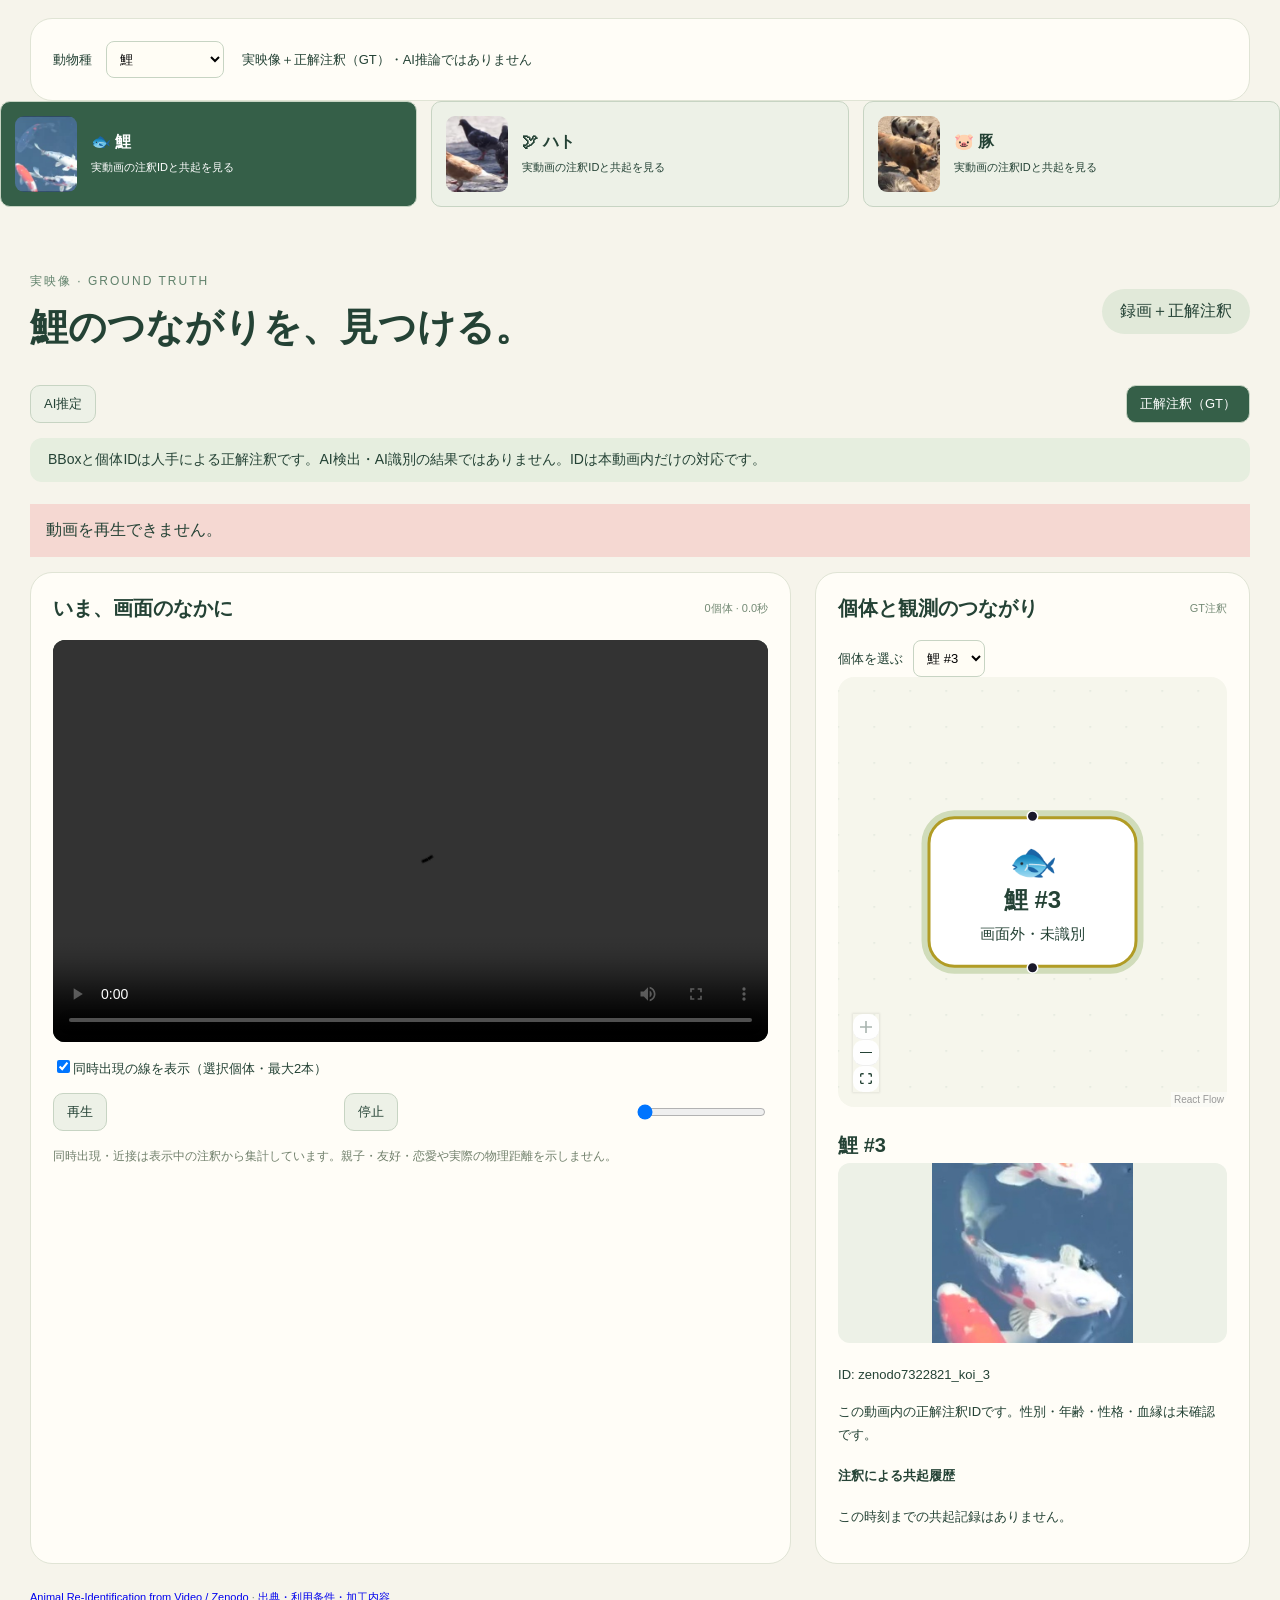
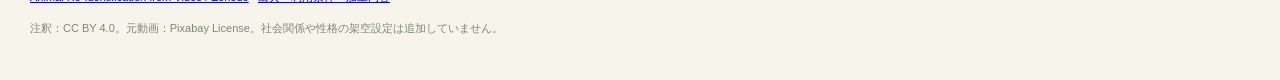
==== animals.html @ 6ad3222c "codex(demo): unify five animal species and synchronize moving relationship graphs" ====
<!doctype html>
<html lang="ja">
  <head>
    <meta charset="UTF-8" />
    <meta name="viewport" content="width=device-width, initial-scale=1.0" />
    <title>動物のつながり — 鯉・ハト・豚</title>
    <script type="module" crossorigin src="./assets/index-K7P9pAMS.js"></script>
    <link rel="stylesheet" crossorigin href="./assets/index-D5r33qKE.css" />
  </head>
  <body><div id="root"></div></body>
</html>
---- assets/index-D5r33qKE.css ----
.react-flow{direction:ltr;--xy-edge-stroke-default: #b1b1b7;--xy-edge-stroke-width-default: 1;--xy-edge-stroke-selected-default: #555;--xy-connectionline-stroke-default: #b1b1b7;--xy-connectionline-stroke-width-default: 1;--xy-attribution-background-color-default: rgba(255, 255, 255, .5);--xy-minimap-background-color-default: #fff;--xy-minimap-mask-background-color-default: rgba(240, 240, 240, .6);--xy-minimap-mask-stroke-color-default: transparent;--xy-minimap-mask-stroke-width-default: 1;--xy-minimap-node-background-color-default: #e2e2e2;--xy-minimap-node-stroke-color-default: transparent;--xy-minimap-node-stroke-width-default: 2;--xy-background-color-default: transparent;--xy-background-pattern-dots-color-default: #91919a;--xy-background-pattern-lines-color-default: #eee;--xy-background-pattern-cross-color-default: #e2e2e2;background-color:var(--xy-background-color, var(--xy-background-color-default));--xy-node-color-default: inherit;--xy-node-border-default: 1px solid #1a192b;--xy-node-background-color-default: #fff;--xy-node-group-background-color-default: rgba(240, 240, 240, .25);--xy-node-boxshadow-hover-default: 0 1px 4px 1px rgba(0, 0, 0, .08);--xy-node-boxshadow-selected-default: 0 0 0 .5px #1a192b;--xy-node-border-radius-default: 3px;--xy-handle-background-color-default: #1a192b;--xy-handle-border-color-default: #fff;--xy-selection-background-color-default: rgba(0, 89, 220, .08);--xy-selection-border-default: 1px dotted rgba(0, 89, 220, .8);--xy-controls-button-background-color-default: #fefefe;--xy-controls-button-background-color-hover-default: #f4f4f4;--xy-controls-button-color-default: inherit;--xy-controls-button-color-hover-default: inherit;--xy-controls-button-border-color-default: #eee;--xy-controls-box-shadow-default: 0 0 2px 1px rgba(0, 0, 0, .08);--xy-edge-label-background-color-default: #ffffff;--xy-edge-label-color-default: inherit;--xy-resize-background-color-default: #3367d9}.react-flow.dark{--xy-edge-stroke-default: #3e3e3e;--xy-edge-stroke-width-default: 1;--xy-edge-stroke-selected-default: #727272;--xy-connectionline-stroke-default: #b1b1b7;--xy-connectionline-stroke-width-default: 1;--xy-attribution-background-color-default: rgba(150, 150, 150, .25);--xy-minimap-background-color-default: #141414;--xy-minimap-mask-background-color-default: rgba(60, 60, 60, .6);--xy-minimap-mask-stroke-color-default: transparent;--xy-minimap-mask-stroke-width-default: 1;--xy-minimap-node-background-color-default: #2b2b2b;--xy-minimap-node-stroke-color-default: transparent;--xy-minimap-node-stroke-width-default: 2;--xy-background-color-default: #141414;--xy-background-pattern-dots-color-default: #555;--xy-background-pattern-lines-color-default: #333;--xy-background-pattern-cross-color-default: #333;--xy-node-color-default: #f8f8f8;--xy-node-border-default: 1px solid #3c3c3c;--xy-node-background-color-default: #1e1e1e;--xy-node-group-background-color-default: rgba(240, 240, 240, .25);--xy-node-boxshadow-hover-default: 0 1px 4px 1px rgba(255, 255, 255, .08);--xy-node-boxshadow-selected-default: 0 0 0 .5px #999;--xy-handle-background-color-default: #bebebe;--xy-handle-border-color-default: #1e1e1e;--xy-selection-background-color-default: rgba(200, 200, 220, .08);--xy-selection-border-default: 1px dotted rgba(200, 200, 220, .8);--xy-controls-button-background-color-default: #2b2b2b;--xy-controls-button-background-color-hover-default: #3e3e3e;--xy-controls-button-color-default: #f8f8f8;--xy-controls-button-color-hover-default: #fff;--xy-controls-button-border-color-default: #5b5b5b;--xy-controls-box-shadow-default: 0 0 2px 1px rgba(0, 0, 0, .08);--xy-edge-label-background-color-default: #141414;--xy-edge-label-color-default: #f8f8f8}.react-flow__background{background-color:var(--xy-background-color-props, var(--xy-background-color, var(--xy-background-color-default)));pointer-events:none;z-index:-1}.react-flow__container{position:absolute;width:100%;height:100%;top:0;left:0}.react-flow__pane{z-index:1;touch-action:none}.react-flow__pane.draggable{cursor:grab}.react-flow__pane.dragging{cursor:grabbing}.react-flow__pane.selection{cursor:pointer}.react-flow__viewport{transform-origin:0 0;z-index:2;pointer-events:none}.react-flow__renderer{z-index:4}.react-flow__selection{z-index:6}.react-flow__nodesselection-rect:focus,.react-flow__nodesselection-rect:focus-visible{outline:none}.react-flow__edge-path{stroke:var(--xy-edge-stroke, var(--xy-edge-stroke-default));stroke-width:var(--xy-edge-stroke-width, var(--xy-edge-stroke-width-default));fill:none}.react-flow__connection-path{stroke:var(--xy-connectionline-stroke, var(--xy-connectionline-stroke-default));stroke-width:var(--xy-connectionline-stroke-width, var(--xy-connectionline-stroke-width-default));fill:none}.react-flow .react-flow__edges{position:absolute}.react-flow .react-flow__edges svg{overflow:visible;position:absolute;pointer-events:none}.react-flow__edge{pointer-events:visibleStroke}.react-flow__edge.selectable{cursor:pointer}.react-flow__edge.animated path{stroke-dasharray:5;animation:dashdraw .5s linear infinite}.react-flow__edge.animated path.react-flow__edge-interaction{stroke-dasharray:none;animation:none}.react-flow__edge.inactive{pointer-events:none}.react-flow__edge.selected,.react-flow__edge:focus,.react-flow__edge:focus-visible{outline:none}.react-flow__edge.selected .react-flow__edge-path,.react-flow__edge.selectable:focus .react-flow__edge-path,.react-flow__edge.selectable:focus-visible .react-flow__edge-path{stroke:var(--xy-edge-stroke-selected, var(--xy-edge-stroke-selected-default))}.react-flow__edge-textwrapper{pointer-events:all}.react-flow__edge .react-flow__edge-text{pointer-events:none;-webkit-user-select:none;-moz-user-select:none;user-select:none}.react-flow__arrowhead polyline{stroke:var(--xy-edge-stroke, var(--xy-edge-stroke-default))}.react-flow__arrowhead polyline.arrowclosed{fill:var(--xy-edge-stroke, var(--xy-edge-stroke-default))}.react-flow__connection{pointer-events:none}.react-flow__connection .animated{stroke-dasharray:5;animation:dashdraw .5s linear infinite}svg.react-flow__connectionline{z-index:1001;overflow:visible;position:absolute}.react-flow__nodes{pointer-events:none;transform-origin:0 0}.react-flow__node{position:absolute;-webkit-user-select:none;-moz-user-select:none;user-select:none;pointer-events:all;transform-origin:0 0;box-sizing:border-box;cursor:default}.react-flow__node.selectable{cursor:pointer}.react-flow__node.draggable{cursor:grab;pointer-events:all}.react-flow__node.draggable.dragging{cursor:grabbing}.react-flow__nodesselection{z-index:3;transform-origin:left top;pointer-events:none}.react-flow__nodesselection-rect{position:absolute;pointer-events:all;cursor:grab}.react-flow__handle{position:absolute;pointer-events:none;min-width:5px;min-height:5px;width:6px;height:6px;background-color:var(--xy-handle-background-color, var(--xy-handle-background-color-default));border:1px solid var(--xy-handle-border-color, var(--xy-handle-border-color-default));border-radius:100%}.react-flow__handle.connectingfrom{pointer-events:all}.react-flow__handle.connectionindicator{pointer-events:all;cursor:crosshair}.react-flow__handle-bottom{top:auto;left:50%;bottom:0;transform:translate(-50%,50%)}.react-flow__handle-top{top:0;left:50%;transform:translate(-50%,-50%)}.react-flow__handle-left{top:50%;left:0;transform:translate(-50%,-50%)}.react-flow__handle-right{top:50%;right:0;transform:translate(50%,-50%)}.react-flow__edgeupdater{cursor:move;pointer-events:all}.react-flow__pane.selection .react-flow__panel{pointer-events:none}.react-flow__panel{position:absolute;z-index:5;margin:15px}.react-flow__panel.top{top:0}.react-flow__panel.bottom{bottom:0}.react-flow__panel.top.center,.react-flow__panel.bottom.center{left:50%;transform:translate(-15px) translate(-50%)}.react-flow__panel.left{left:0}.react-flow__panel.right{right:0}.react-flow__panel.left.center,.react-flow__panel.right.center{top:50%;transform:translateY(-15px) translateY(-50%)}.react-flow__attribution{font-size:10px;background:var(--xy-attribution-background-color, var(--xy-attribution-background-color-default));padding:2px 3px;margin:0}.react-flow__attribution a{text-decoration:none;color:#999}@keyframes dashdraw{0%{stroke-dashoffset:10}}.react-flow__edgelabel-renderer{position:absolute;width:100%;height:100%;pointer-events:none;-webkit-user-select:none;-moz-user-select:none;user-select:none;left:0;top:0}.react-flow__viewport-portal{position:absolute;width:100%;height:100%;left:0;top:0;-webkit-user-select:none;-moz-user-select:none;user-select:none}.react-flow__minimap{background:var( --xy-minimap-background-color-props, var(--xy-minimap-background-color, var(--xy-minimap-background-color-default)) )}.react-flow__minimap-svg{display:block}.react-flow__minimap-mask{fill:var( --xy-minimap-mask-background-color-props, var(--xy-minimap-mask-background-color, var(--xy-minimap-mask-background-color-default)) );stroke:var( --xy-minimap-mask-stroke-color-props, var(--xy-minimap-mask-stroke-color, var(--xy-minimap-mask-stroke-color-default)) );stroke-width:var( --xy-minimap-mask-stroke-width-props, var(--xy-minimap-mask-stroke-width, var(--xy-minimap-mask-stroke-width-default)) )}.react-flow__minimap-node{fill:var( --xy-minimap-node-background-color-props, var(--xy-minimap-node-background-color, var(--xy-minimap-node-background-color-default)) );stroke:var( --xy-minimap-node-stroke-color-props, var(--xy-minimap-node-stroke-color, var(--xy-minimap-node-stroke-color-default)) );stroke-width:var( --xy-minimap-node-stroke-width-props, var(--xy-minimap-node-stroke-width, var(--xy-minimap-node-stroke-width-default)) )}.react-flow__background-pattern.dots{fill:var( --xy-background-pattern-color-props, var(--xy-background-pattern-color, var(--xy-background-pattern-dots-color-default)) )}.react-flow__background-pattern.lines{stroke:var( --xy-background-pattern-color-props, var(--xy-background-pattern-color, var(--xy-background-pattern-lines-color-default)) )}.react-flow__background-pattern.cross{stroke:var( --xy-background-pattern-color-props, var(--xy-background-pattern-color, var(--xy-background-pattern-cross-color-default)) )}.react-flow__controls{display:flex;flex-direction:column;box-shadow:var(--xy-controls-box-shadow, var(--xy-controls-box-shadow-default))}.react-flow__controls.horizontal{flex-direction:row}.react-flow__controls-button{display:flex;justify-content:center;align-items:center;height:26px;width:26px;padding:4px;border:none;background:var(--xy-controls-button-background-color, var(--xy-controls-button-background-color-default));border-bottom:1px solid var( --xy-controls-button-border-color-props, var(--xy-controls-button-border-color, var(--xy-controls-button-border-color-default)) );color:var( --xy-controls-button-color-props, var(--xy-controls-button-color, var(--xy-controls-button-color-default)) );cursor:pointer;-webkit-user-select:none;-moz-user-select:none;user-select:none}.react-flow__controls-button svg{width:100%;max-width:12px;max-height:12px;fill:currentColor}.react-flow__edge.updating .react-flow__edge-path{stroke:#777}.react-flow__edge-text{font-size:10px}.react-flow__node.selectable:focus,.react-flow__node.selectable:focus-visible{outline:none}.react-flow__node-input,.react-flow__node-default,.react-flow__node-output,.react-flow__node-group{padding:10px;border-radius:var(--xy-node-border-radius, var(--xy-node-border-radius-default));width:150px;font-size:12px;color:var(--xy-node-color, var(--xy-node-color-default));text-align:center;border:var(--xy-node-border, var(--xy-node-border-default));background-color:var(--xy-node-background-color, var(--xy-node-background-color-default))}.react-flow__node-input.selectable:hover,.react-flow__node-default.selectable:hover,.react-flow__node-output.selectable:hover,.react-flow__node-group.selectable:hover{box-shadow:var(--xy-node-boxshadow-hover, var(--xy-node-boxshadow-hover-default))}.react-flow__node-input.selectable.selected,.react-flow__node-input.selectable:focus,.react-flow__node-input.selectable:focus-visible,.react-flow__node-default.selectable.selected,.react-flow__node-default.selectable:focus,.react-flow__node-default.selectable:focus-visible,.react-flow__node-output.selectable.selected,.react-flow__node-output.selectable:focus,.react-flow__node-output.selectable:focus-visible,.react-flow__node-group.selectable.selected,.react-flow__node-group.selectable:focus,.react-flow__node-group.selectable:focus-visible{box-shadow:var(--xy-node-boxshadow-selected, var(--xy-node-boxshadow-selected-default))}.react-flow__node-group{background-color:var(--xy-node-group-background-color, var(--xy-node-group-background-color-default))}.react-flow__nodesselection-rect,.react-flow__selection{background:var(--xy-selection-background-color, var(--xy-selection-background-color-default));border:var(--xy-selection-border, var(--xy-selection-border-default))}.react-flow__nodesselection-rect:focus,.react-flow__nodesselection-rect:focus-visible,.react-flow__selection:focus,.react-flow__selection:focus-visible{outline:none}.react-flow__controls-button:hover{background:var( --xy-controls-button-background-color-hover-props, var(--xy-controls-button-background-color-hover, var(--xy-controls-button-background-color-hover-default)) );color:var( --xy-controls-button-color-hover-props, var(--xy-controls-button-color-hover, var(--xy-controls-button-color-hover-default)) )}.react-flow__controls-button:disabled{pointer-events:none}.react-flow__controls-button:disabled svg{fill-opacity:.4}.react-flow__controls-button:last-child{border-bottom:none}.react-flow__controls.horizontal .react-flow__controls-button{border-bottom:none;border-right:1px solid var( --xy-controls-button-border-color-props, var(--xy-controls-button-border-color, var(--xy-controls-button-border-color-default)) )}.react-flow__controls.horizontal .react-flow__controls-button:last-child{border-right:none}.react-flow__resize-control{position:absolute}.react-flow__resize-control.left,.react-flow__resize-control.right{cursor:ew-resize}.react-flow__resize-control.top,.react-flow__resize-control.bottom{cursor:ns-resize}.react-flow__resize-control.top.left,.react-flow__resize-control.bottom.right{cursor:nwse-resize}.react-flow__resize-control.bottom.left,.react-flow__resize-control.top.right{cursor:nesw-resize}.react-flow__resize-control.handle{width:5px;height:5px;border:1px solid #fff;border-radius:1px;background-color:var(--xy-resize-background-color, var(--xy-resize-background-color-default));translate:-50% -50%}.react-flow__resize-control.handle.left{left:0;top:50%}.react-flow__resize-control.handle.right{left:100%;top:50%}.react-flow__resize-control.handle.top{left:50%;top:0}.react-flow__resize-control.handle.bottom{left:50%;top:100%}.react-flow__resize-control.handle.top.left,.react-flow__resize-control.handle.bottom.left{left:0}.react-flow__resize-control.handle.top.right,.react-flow__resize-control.handle.bottom.right{left:100%}.react-flow__resize-control.line{border-color:var(--xy-resize-background-color, var(--xy-resize-background-color-default));border-width:0;border-style:solid}.react-flow__resize-control.line.left,.react-flow__resize-control.line.right{width:1px;transform:translate(-50%);top:0;height:100%}.react-flow__resize-control.line.left{left:0;border-left-width:1px}.react-flow__resize-control.line.right{left:100%;border-right-width:1px}.react-flow__resize-control.line.top,.react-flow__resize-control.line.bottom{height:1px;transform:translateY(-50%);left:0;width:100%}.react-flow__resize-control.line.top{top:0;border-top-width:1px}.react-flow__resize-control.line.bottom{border-bottom-width:1px;top:100%}.react-flow__edge-textbg{fill:var(--xy-edge-label-background-color, var(--xy-edge-label-background-color-default))}.react-flow__edge-text{fill:var(--xy-edge-label-color, var(--xy-edge-label-color-default))}:root{font-family:Noto Sans JP,Hiragino Kaku Gothic ProN,sans-serif;color:#244235;background:#f6f4eb}body{margin:0}.sensitivity{display:flex;align-items:center;flex-wrap:wrap;gap:10px;padding:14px;margin-bottom:16px;background:#edf1e7;border-radius:12px;font-size:12px}.sensitivity label{font-weight:700}.sensitivity input{width:min(220px,45vw);accent-color:#355f48}.sensitivity output{font-weight:700}.sensitivity small{flex-basis:100%}.sex-icon{display:inline-flex;justify-content:center;align-items:center;width:24px;height:24px;margin-left:5px;border-radius:50%;font-size:19px;font-weight:800}.sex-icon.male{color:#355fbc;background:#e2ecff}.sex-icon.female{color:#bf4d86;background:#fce6f0}.demo-character{display:flex;align-items:center;gap:10px}.sample-gallery{display:grid;grid-template-columns:repeat(3,minmax(0,1fr));gap:14px;margin-bottom:24px}.sample-card{display:flex;align-items:center;gap:14px;text-align:left;padding:14px;min-width:0}.sample-card img{width:62px;height:76px;object-fit:cover;border-radius:9px}.sample-card span{display:grid;gap:6px}.sample-card small{font-size:11px;line-height:1.5}.relation-legend{display:flex;flex-wrap:wrap;gap:10px 18px;margin-bottom:16px;font-size:12px}.relation-legend span{display:inline-flex;align-items:center;gap:5px}.relation-legend i{width:10px;height:10px;border-radius:50%}@media(max-width:700px){.sample-gallery{grid-template-columns:1fr}.sample-card img{width:48px;height:56px}}main{max-width:1600px;margin:auto;padding:30px}header{display:flex;justify-content:space-between;align-items:center;margin-bottom:24px}h1{font-size:clamp(24px,3vw,38px);margin:8px 0}.eyebrow{font-size:12px;letter-spacing:2px;color:#60816b}.badge{background:#e1e9d9;padding:12px 18px;border-radius:30px;white-space:nowrap}button,input,select{font:inherit}button{cursor:pointer;background:#edf1e7;border:1px solid #c7d4c3;border-radius:10px;padding:9px 13px;color:#244235}button[aria-pressed=true]{background:#355f48;color:#fff}.toolbar{display:flex;flex-wrap:wrap;align-items:center;gap:20px;margin-bottom:16px}select,.search input{padding:9px;border:1px solid #c7d4c3;border-radius:8px;background:#fffdf5;margin-left:10px}.segmented{display:flex;gap:6px}.notice{padding:13px 18px;border-radius:12px;background:#e6eedf;margin-bottom:22px;font-size:14px}.notice.warning{background:#f4e6c8}.error{background:#f5d8d2;padding:16px;margin-bottom:15px}.workspace{display:grid;grid-template-columns:minmax(0,1.75fr) minmax(340px,1fr);gap:24px}.panel{background:#fffdf7;border:1px solid #e0e4d5;border-radius:22px;padding:22px;overflow:hidden}.section-heading{display:flex;justify-content:space-between;align-items:center;gap:10px;margin-bottom:18px}.section-heading h2{font-size:20px;margin:0}.section-heading span{font-size:11px;color:#758b76}.stage{position:relative;width:100%;border-radius:12px;overflow:hidden;background:#172c22}.stage video{display:block;width:100%;height:100%;object-fit:contain}.stage .overlay{position:absolute;inset:0;width:100%;height:100%;pointer-events:none}.overlay .bbox{pointer-events:all;cursor:pointer}.stage .animal-telop,.stage .tracking-diagnostics,.stage .relationship-telop{font-family:Hiragino Maru Gothic ProN,BIZ UDGothic,Yu Gothic,sans-serif;font-weight:900;paint-order:stroke fill;stroke-linejoin:round;stroke-linecap:round}.stage .animal-tagline{font-weight:800}.display-settings{max-width:100%;font-size:12px}.display-playground{margin:16px 0}.behavior-feed{margin:18px 0;padding:16px;border:2px solid #f2c0d5;border-radius:20px;background:#fffaf5}.behavior-controls,.behavior-row-heading{display:flex;flex-wrap:wrap;align-items:center;gap:8px;margin:10px 0}.behavior-controls label{font-size:12px}.behavior-controls select,.behavior-controls input[type=date]{max-width:100%;box-sizing:border-box}.behavior-log{padding:0;list-style:none;max-height:420px;overflow:auto}.behavior-log li{display:grid;grid-template-columns:36px minmax(0,1fr);gap:10px;padding:12px 0;border-bottom:1px solid #eddce3}.behavior-icon{font-size:25px}.behavior-row-heading{font-size:11px;color:#617072}.behavior-log .behavior-message{display:block;text-align:left;border:0;background:transparent;padding:4px 0;line-height:1.6;overflow-wrap:anywhere}.behavior-log small{display:block;margin:6px 0}.behavior-totals{display:flex;gap:12px;flex-wrap:wrap}.behavior-totals span{display:flex;flex-direction:column;padding:12px;border-radius:14px;background:#ffe8f0}.display-playground>p{font-size:13px}.simulation-screens{display:grid;grid-template-columns:repeat(2,minmax(0,1fr));gap:14px}.simulation-screens figure{margin:14px 0;min-width:0}.simulation-screens figcaption{font-weight:800;margin-bottom:8px}.simulation-screens svg{width:100%;height:auto}@media(max-width:640px){.simulation-screens{grid-template-columns:1fr}}.display-settings label{display:flex;justify-content:space-between;gap:12px;margin:8px 0}.display-settings input{width:65px}.stage .telop-label{transition:transform .15s ease-out}@media(prefers-reduced-motion:reduce){.stage .telop-label{transition:none}}.animal-experience{margin:12px 0;padding:14px;border:2px solid #f3b2ca;border-radius:18px;background:#fff9f3}.animal-experience button[aria-pressed=true]{color:#bc2363;background:#ffe3ef}.experience-disclaimer{font-size:12px;color:#875763}.experience-actions{display:flex;flex-wrap:wrap;gap:8px}.experience-relations{padding-left:18px;font-size:13px}.daily-report{margin-top:16px;border-top:2px dashed #ef9ebd;padding-top:16px}.activity-timeline{list-style:none;padding-left:12px;border-left:3px solid #f39bbd}.activity-timeline li{display:flex;flex-direction:column;margin:12px 0;gap:4px;font-size:13px}.activity-timeline time{font-weight:800;color:#bd2c70}.animal-toast{position:fixed;bottom:24px;left:50%;transform:translate(-50%);z-index:10000;display:flex;align-items:center;gap:12px;width:max-content;max-width:calc(100vw - 32px);box-sizing:border-box;padding:14px 18px;border:3px solid #ef83b2;border-radius:20px;background:#fff;color:#243655;box-shadow:0 8px 24px #24365533;font-weight:800}.stage:fullscreen{width:100vw;height:100vh}.stage:fullscreen video,.stage:fullscreen .overlay{position:absolute;width:min(100vw,calc(100vh * var(--video-ratio)));height:min(100vh,calc(100vw / var(--video-ratio)));inset:50% auto auto 50%;transform:translate(-50%,-50%)}.transport{display:flex;justify-content:space-between;align-items:center;margin:15px 0;font-size:13px;gap:10px}.metrics{display:flex;flex-direction:column;gap:6px;padding:16px;background:#f2f0e5;border-radius:12px;font-size:13px}.footnote{font-size:12px;line-height:1.8;color:#71806c}.search{font-size:13px;display:flex;align-items:center}.search input{min-width:0;flex:1}.animal-list{display:flex;gap:7px;flex-wrap:wrap;margin:15px 0}.animal-list button{display:flex;align-items:center;gap:10px;padding:6px 10px;font-size:13px}.animal-list i{width:8px;height:8px;border-radius:50%}.graph{height:430px;border-radius:16px;overflow:hidden;background:#f6f6ec}.animal-node{width:140px;background:#fff;border:2px solid;border-radius:18px;padding:13px;display:flex;flex-direction:column;align-items:center;opacity:.4;box-sizing:border-box}.animal-node span{font-size:26px}.animal-node small{font-size:10px;margin-top:5px}.animal-node.present{opacity:1}.animal-node.chosen{box-shadow:0 0 0 4px #d0dcba;opacity:1}.profile{margin-top:20px;font-size:13px;line-height:1.8}.profile h3{margin:0;font-size:20px}.history{border-top:1px solid #e3e5d9;padding:12px 0;display:flex;flex-direction:column}footer{font-size:11px;color:#7c8974;line-height:1.8;margin-top:24px}.recognition-timeline{background:#eef1e5;border-radius:12px;padding:14px;margin-bottom:14px;font-size:12px}.recognition-timeline>span{display:block;margin:6px 0;color:#6a7c69}.recognition-timeline>div{display:flex;flex-wrap:wrap;gap:6px}.recognition-timeline button{font-size:11px;padding:6px 9px}.identity-inspector{background:#f1ead9;border-radius:12px;padding:14px;margin-top:14px;overflow-wrap:anywhere}.reference-image{margin:12px 0;display:flex;align-items:center;gap:12px;font-size:11px;color:#7a8974}.reference-image img{width:100px;height:120px;object-fit:contain;border-radius:12px;background:#e5e9dd}.seek{display:flex;align-items:center;gap:12px;font-size:12px;margin-bottom:14px}.seek input{flex:1;min-width:0;accent-color:#355f48}@media(max-width:1050px){.workspace{grid-template-columns:1fr}header{align-items:flex-start;gap:14px}}@media(max-width:600px){main{padding:16px}.panel{padding:15px}header{flex-direction:column}.toolbar{gap:12px}.section-heading,.transport{flex-wrap:wrap}}.species-switch{margin:18px 30px 0;display:flex;flex-wrap:wrap;align-items:center;gap:18px;font-size:13px}.dataset-reference{width:100%;max-height:180px;object-fit:contain;border-radius:12px;background:#edf1e7}@media(prefers-reduced-motion:no-preference){.graph .react-flow__node{transition:transform .18s linear}}@media(prefers-reduced-motion:reduce){.react-flow__edge.animated path{animation:none}}
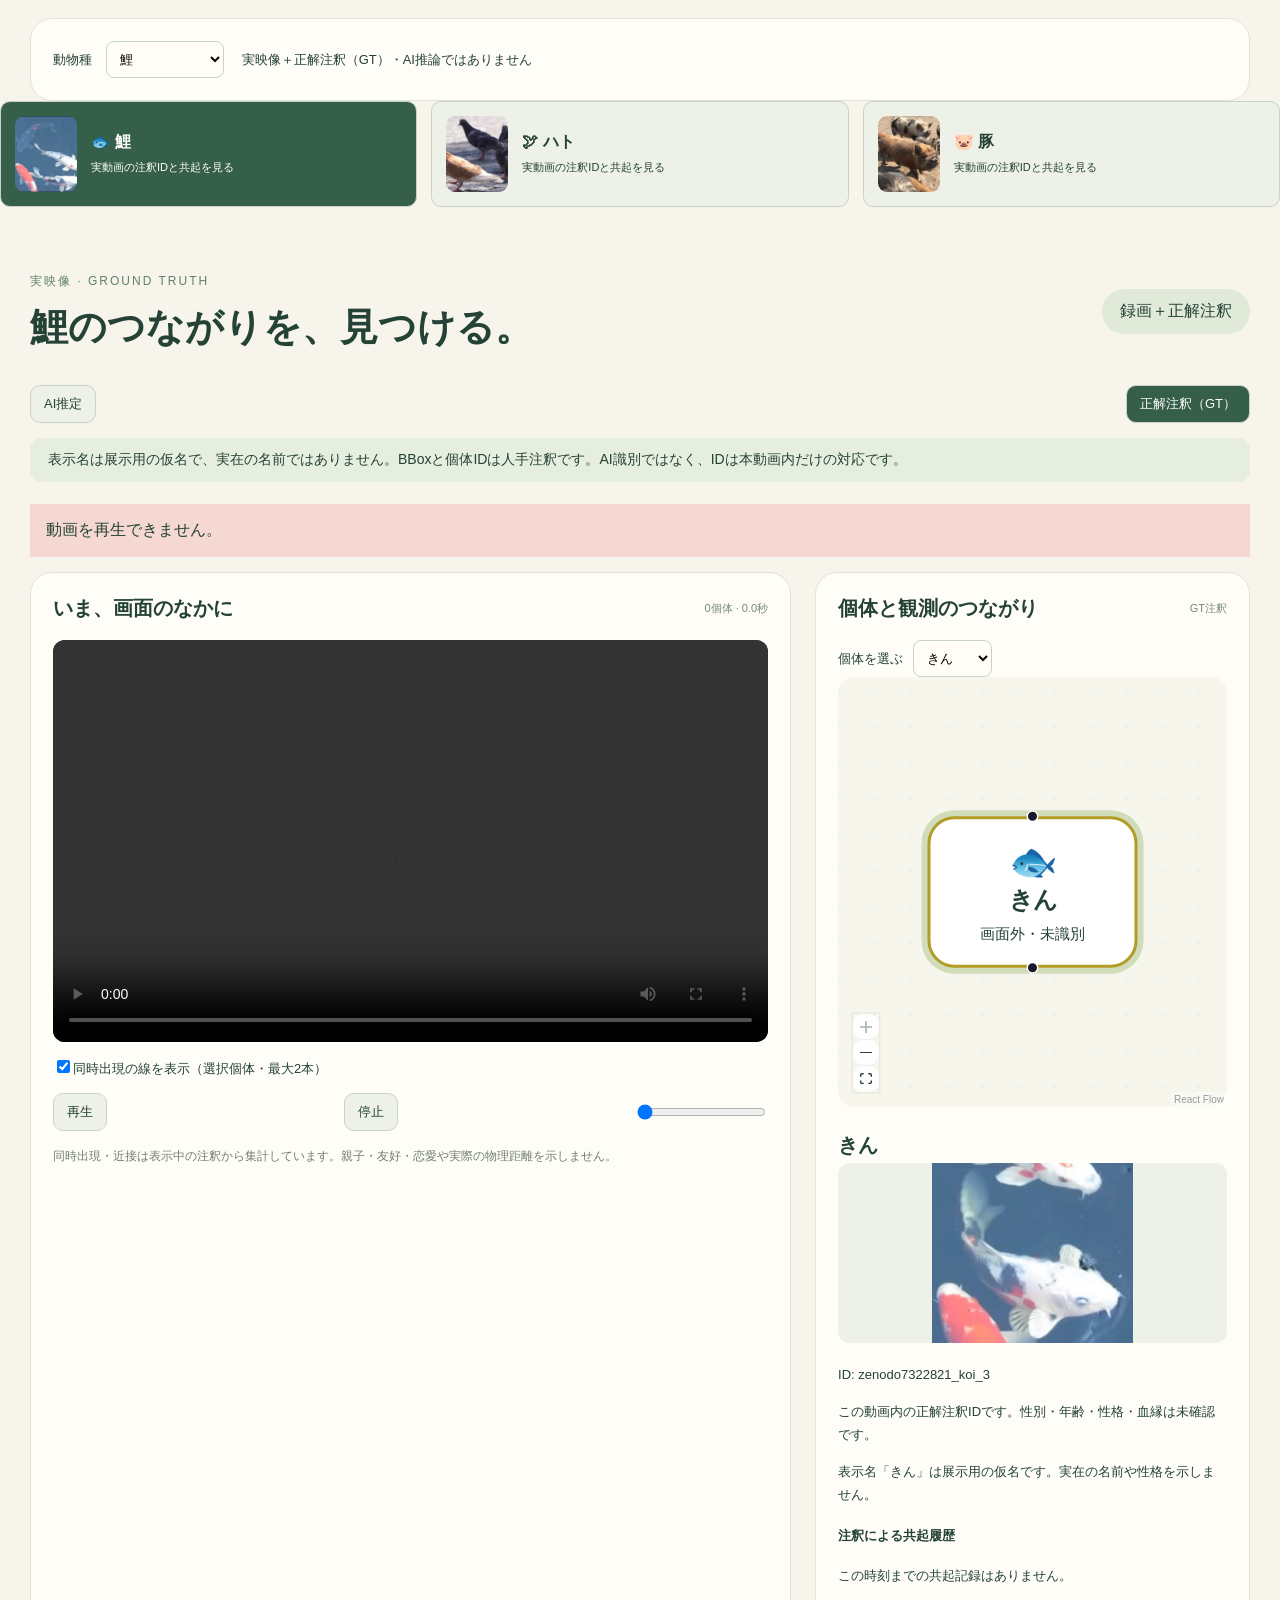
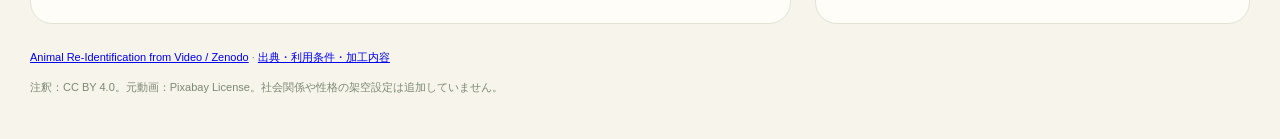
==== commit c1750957: "codex(demo): add clearly provisional names for all annotated animals" ====
--- a/animals.html
+++ b/animals.html
@@ -4,7 +4,7 @@
     <meta charset="UTF-8" />
     <meta name="viewport" content="width=device-width, initial-scale=1.0" />
     <title>動物のつながり — 鯉・ハト・豚</title>
-    <script type="module" crossorigin src="./assets/index-K7P9pAMS.js"></script>
+    <script type="module" crossorigin src="./assets/index-Bavja6RY.js"></script>
     <link rel="stylesheet" crossorigin href="./assets/index-D5r33qKE.css" />
   </head>
   <body><div id="root"></div></body>
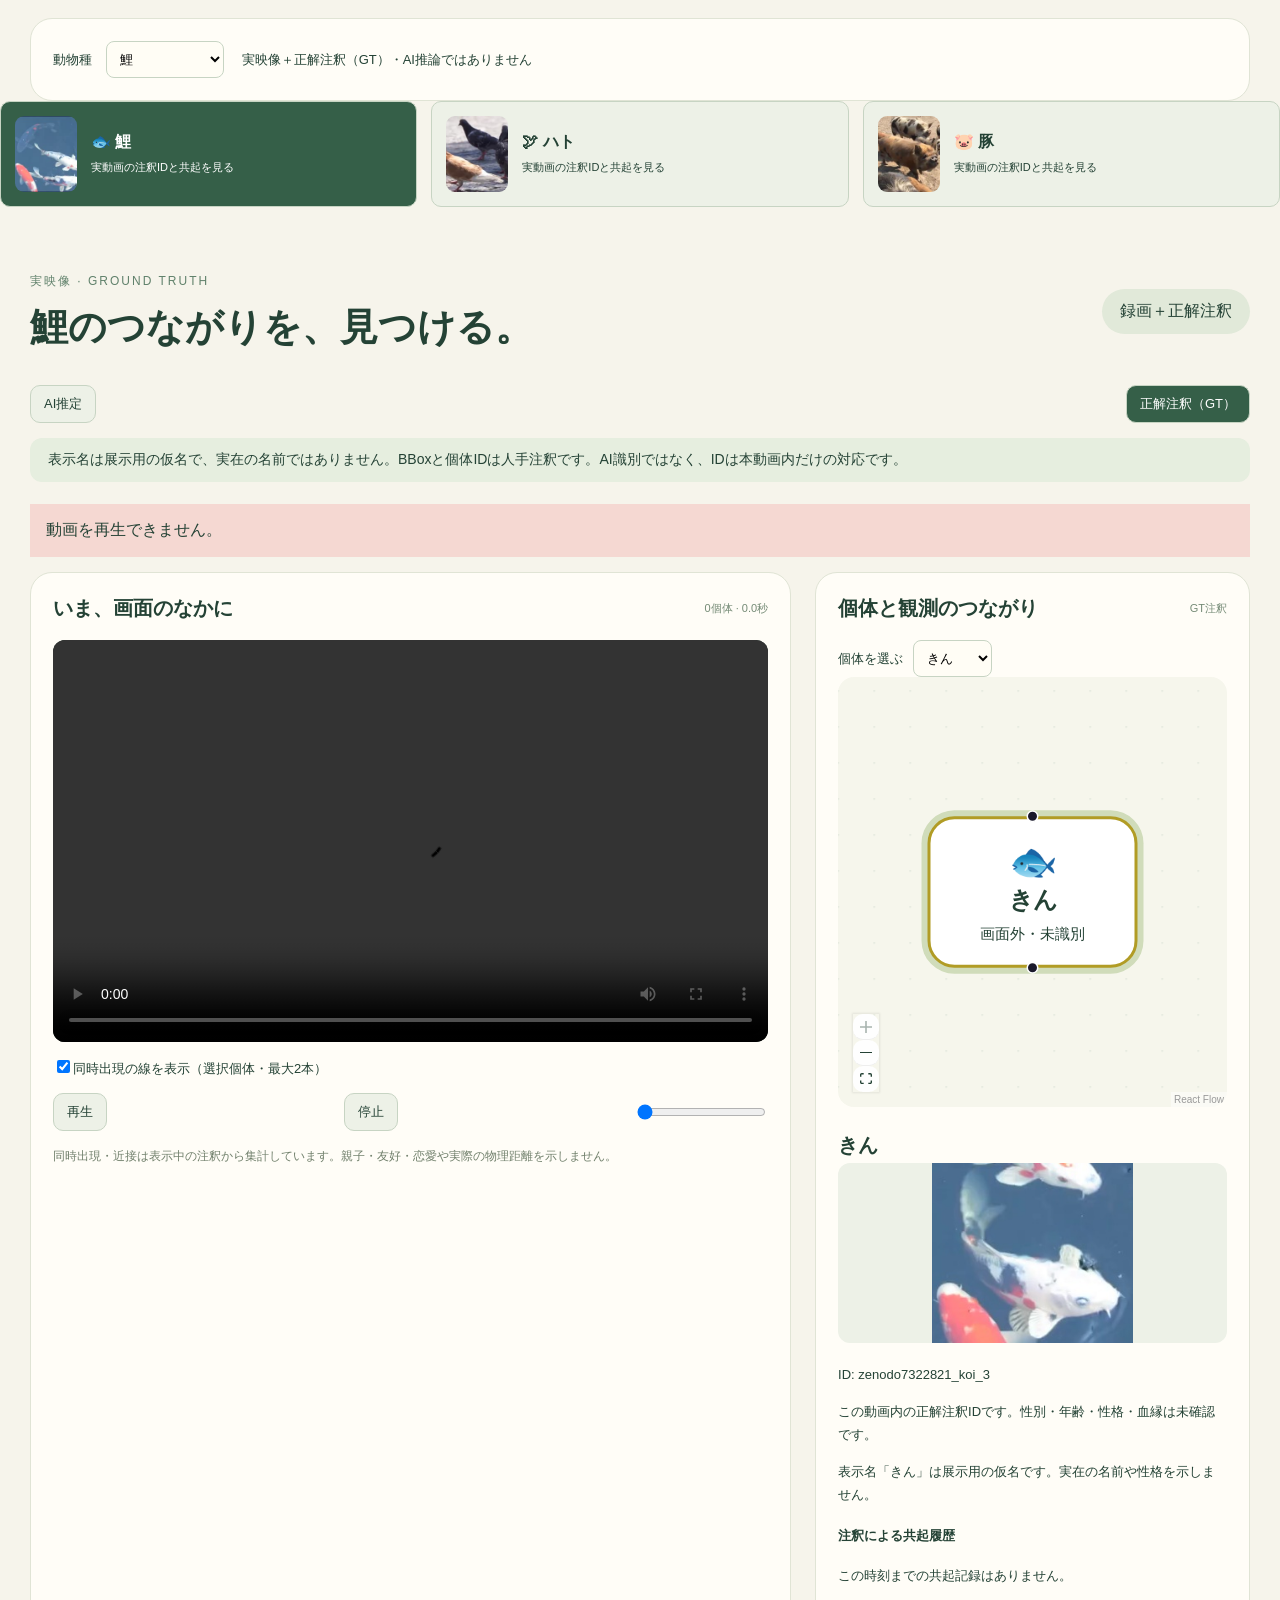
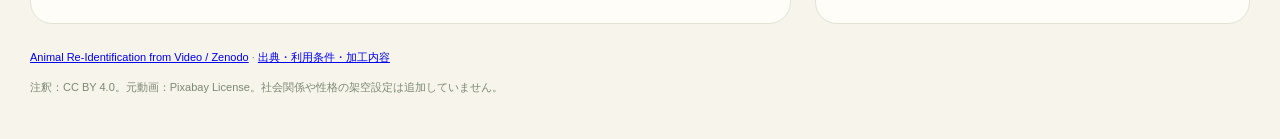
==== commit 1db6277e: "codex(seal): add video saving alongside synchronized observation graph" ====
--- a/animals.html
+++ b/animals.html
@@ -4,7 +4,7 @@
     <meta charset="UTF-8" />
     <meta name="viewport" content="width=device-width, initial-scale=1.0" />
     <title>動物のつながり — 鯉・ハト・豚</title>
-    <script type="module" crossorigin src="./assets/index-Bavja6RY.js"></script>
+  <script type="module" crossorigin src="./assets/index-CwWuR-tq.js"></script>
     <link rel="stylesheet" crossorigin href="./assets/index-D5r33qKE.css" />
   </head>
   <body><div id="root"></div></body>
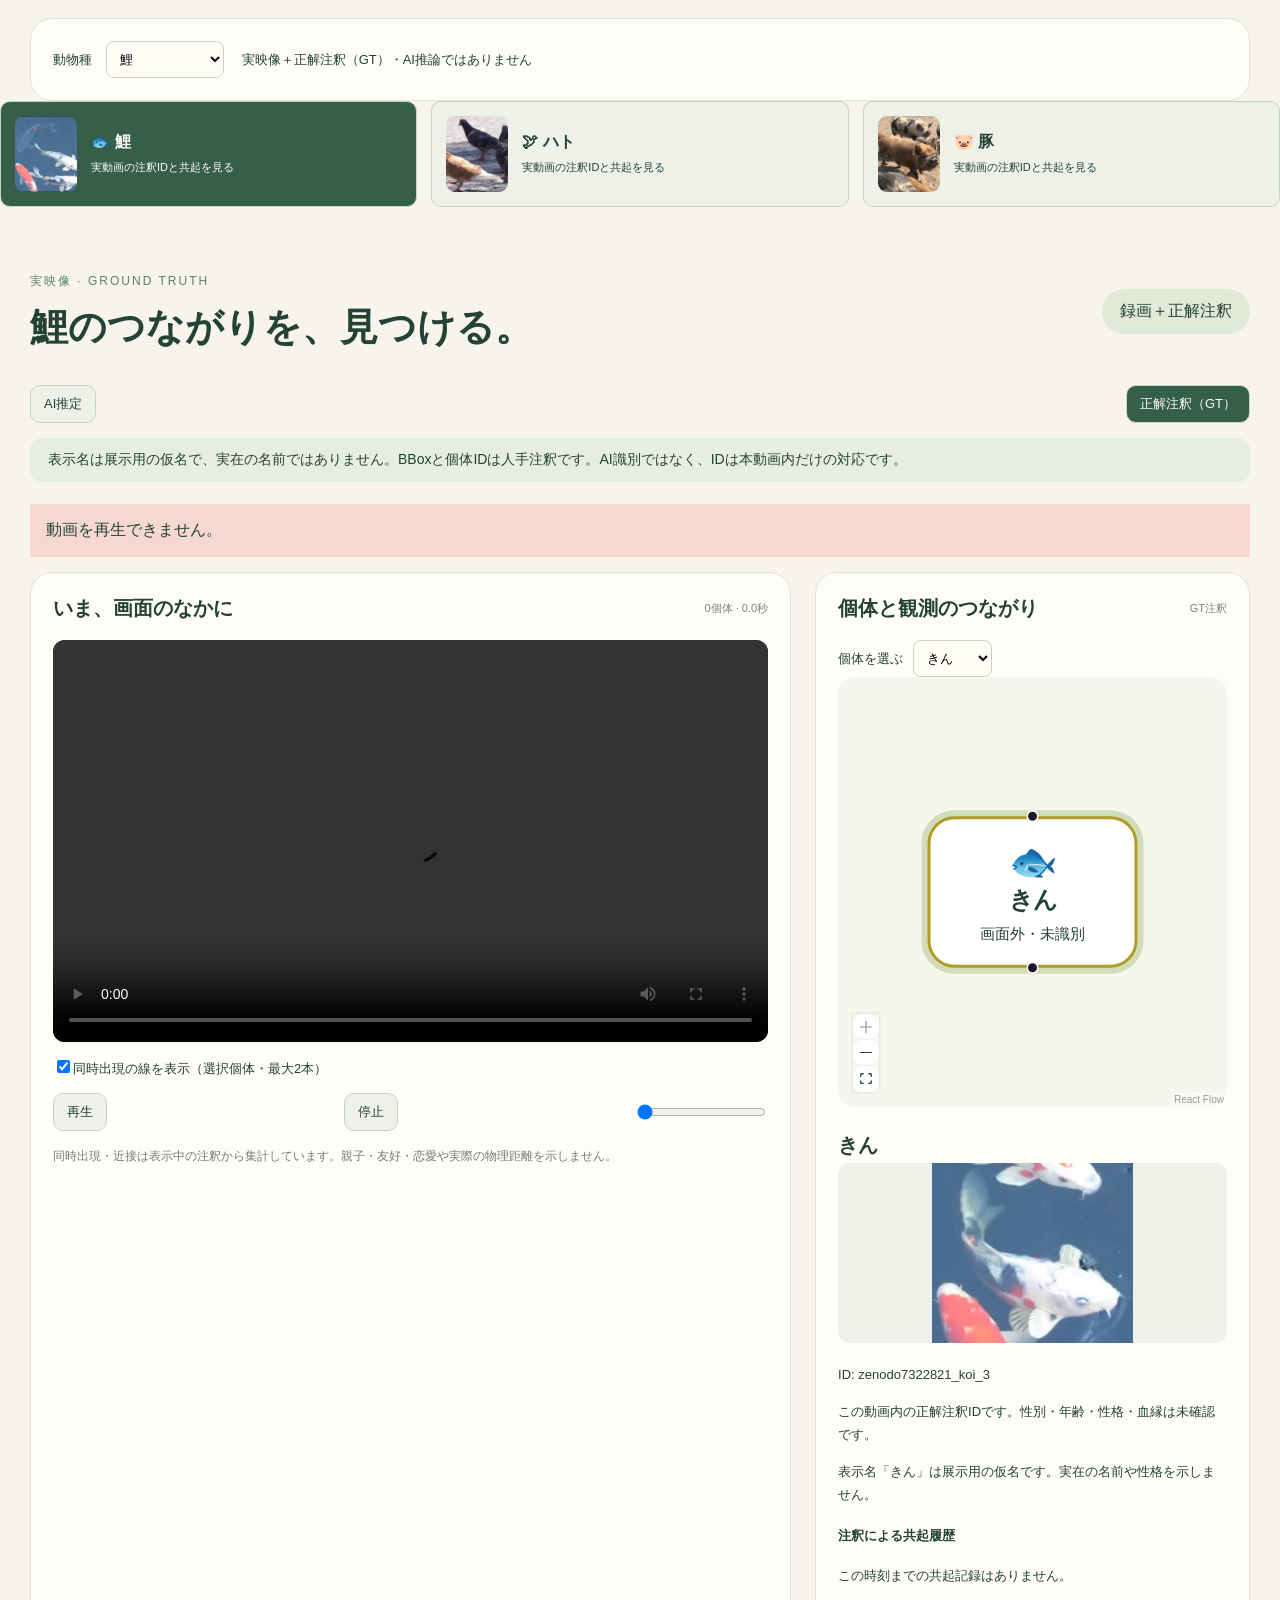
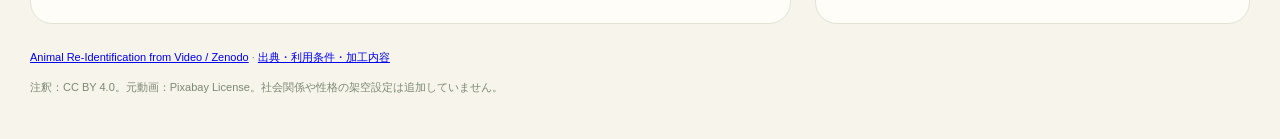
==== commit ed38d7ad: "codex(seal): export video with boxes names and synchronized graph" ====
--- a/animals.html
+++ b/animals.html
@@ -4,7 +4,7 @@
     <meta charset="UTF-8" />
     <meta name="viewport" content="width=device-width, initial-scale=1.0" />
     <title>動物のつながり — 鯉・ハト・豚</title>
-  <script type="module" crossorigin src="./assets/index-CwWuR-tq.js"></script>
+  <script type="module" crossorigin src="./assets/index-CvmoYwVf.js"></script>
     <link rel="stylesheet" crossorigin href="./assets/index-D5r33qKE.css" />
   </head>
   <body><div id="root"></div></body>
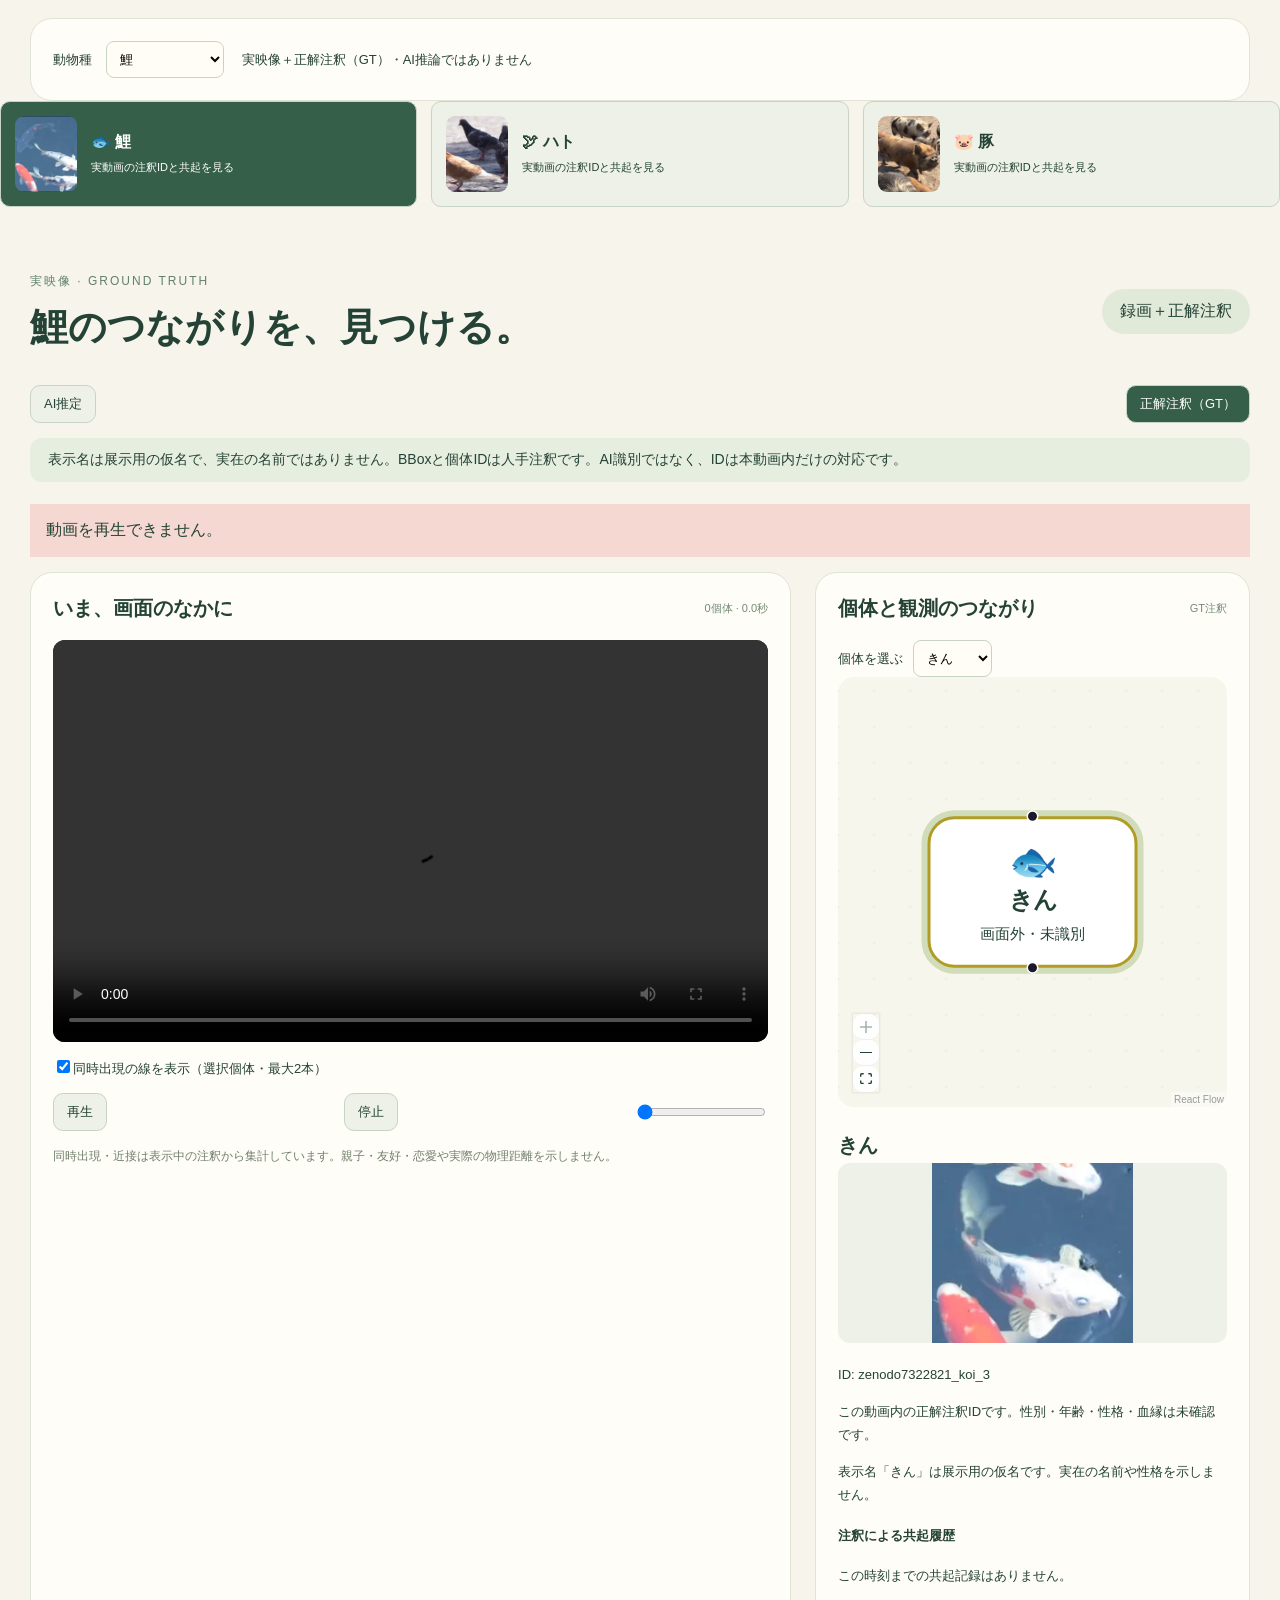
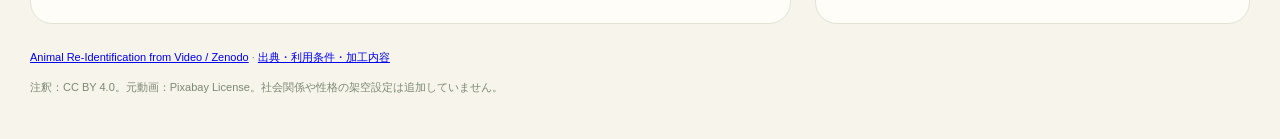
==== commit d05b18b4: "codex(seal): overlay co-occurrence arrows directly on animal video" ====
--- a/animals.html
+++ b/animals.html
@@ -4,7 +4,7 @@
     <meta charset="UTF-8" />
     <meta name="viewport" content="width=device-width, initial-scale=1.0" />
     <title>動物のつながり — 鯉・ハト・豚</title>
-  <script type="module" crossorigin src="./assets/index-CvmoYwVf.js"></script>
+  <script type="module" crossorigin src="./assets/index-uGyTomnw.js"></script>
     <link rel="stylesheet" crossorigin href="./assets/index-D5r33qKE.css" />
   </head>
   <body><div id="root"></div></body>
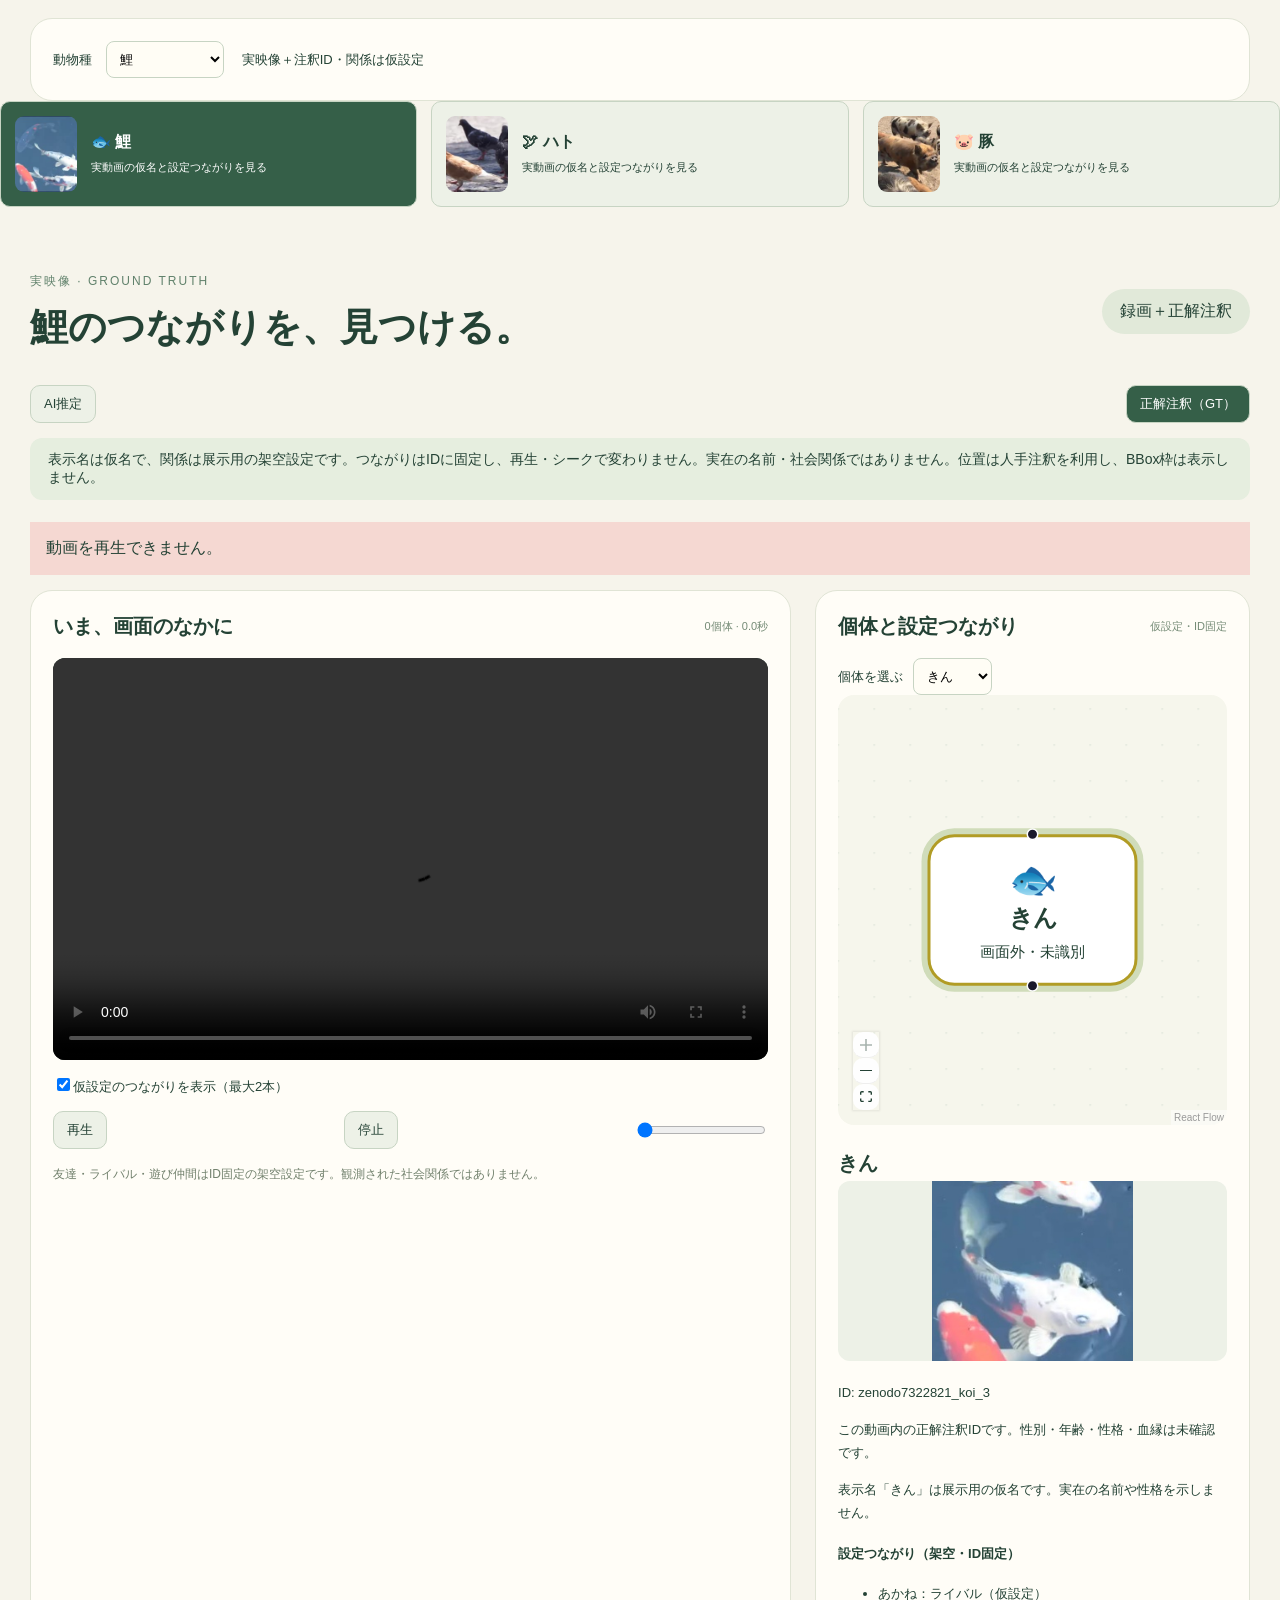
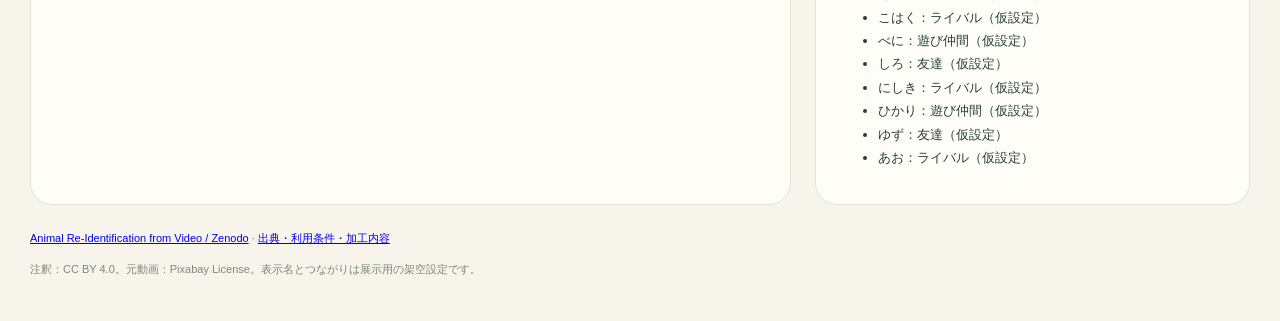
==== commit 6bc08240: "codex(demo): fix fictional links to IDs and hide all box outlines" ====
--- a/animals.html
+++ b/animals.html
@@ -4,7 +4,7 @@
     <meta charset="UTF-8" />
     <meta name="viewport" content="width=device-width, initial-scale=1.0" />
     <title>動物のつながり — 鯉・ハト・豚</title>
-  <script type="module" crossorigin src="./assets/index-uGyTomnw.js"></script>
+  <script type="module" crossorigin src="./assets/index-BCl3VsVy.js"></script>
     <link rel="stylesheet" crossorigin href="./assets/index-D5r33qKE.css" />
   </head>
   <body><div id="root"></div></body>
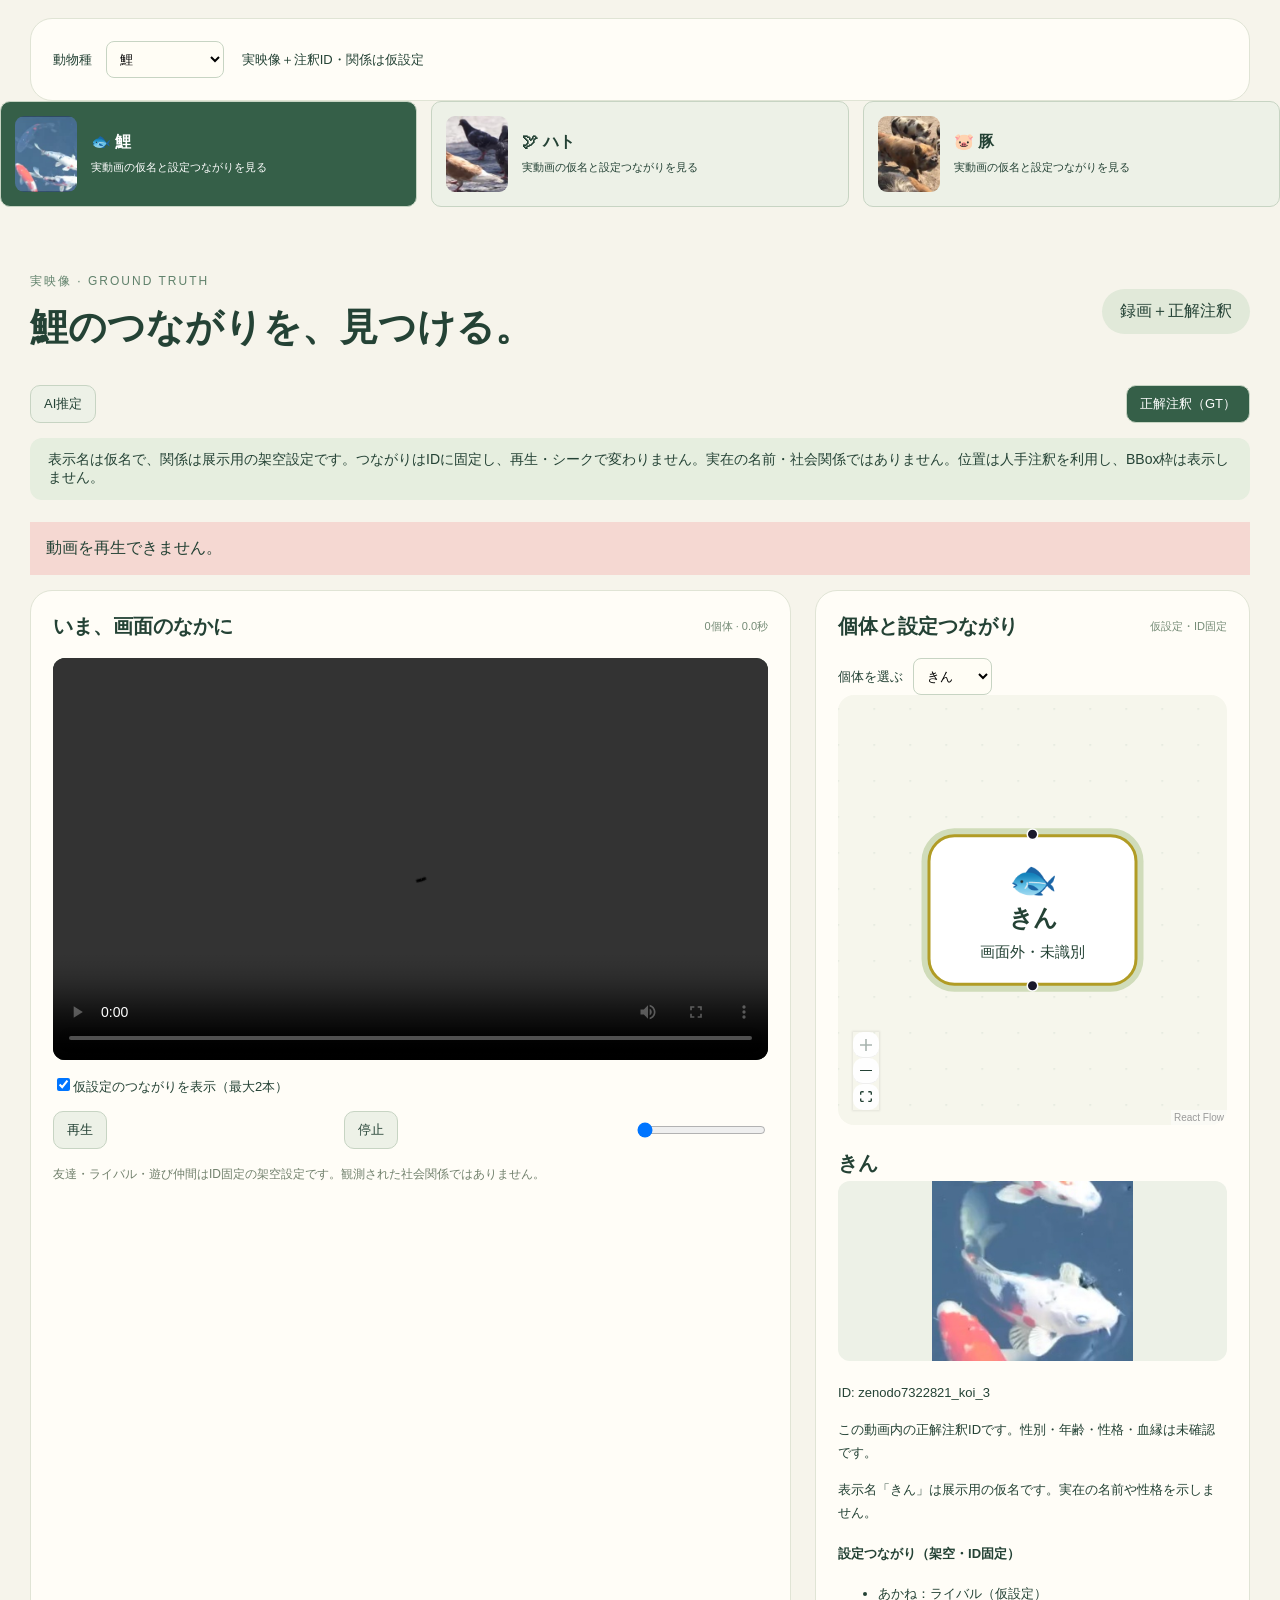
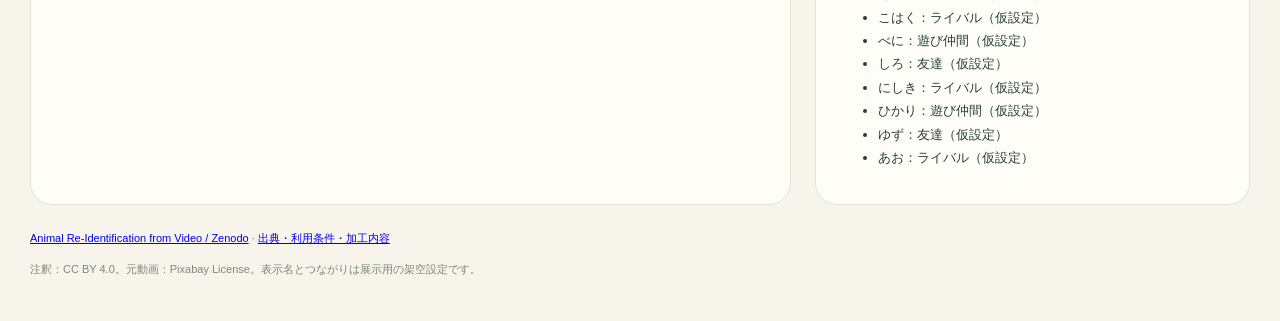
==== commit 9d5cdd3a: "codex(ui): reduce mobile animal names and relationship typography" ====
--- a/animals.html
+++ b/animals.html
@@ -4,8 +4,8 @@
     <meta charset="UTF-8" />
     <meta name="viewport" content="width=device-width, initial-scale=1.0" />
     <title>動物のつながり — 鯉・ハト・豚</title>
-  <script type="module" crossorigin src="./assets/index-BCl3VsVy.js"></script>
-    <link rel="stylesheet" crossorigin href="./assets/index-D5r33qKE.css" />
+  <script type="module" crossorigin src="./assets/index-Dst0O1L2.js"></script>
+    <link rel="stylesheet" crossorigin href="./assets/index-KTcEfgEw.css" />
   </head>
   <body><div id="root"></div></body>
 </html>
--- a/assets/index-KTcEfgEw.css
+++ b/assets/index-KTcEfgEw.css
@@ -0,0 +1 @@
+.react-flow{direction:ltr;--xy-edge-stroke-default: #b1b1b7;--xy-edge-stroke-width-default: 1;--xy-edge-stroke-selected-default: #555;--xy-connectionline-stroke-default: #b1b1b7;--xy-connectionline-stroke-width-default: 1;--xy-attribution-background-color-default: rgba(255, 255, 255, .5);--xy-minimap-background-color-default: #fff;--xy-minimap-mask-background-color-default: rgba(240, 240, 240, .6);--xy-minimap-mask-stroke-color-default: transparent;--xy-minimap-mask-stroke-width-default: 1;--xy-minimap-node-background-color-default: #e2e2e2;--xy-minimap-node-stroke-color-default: transparent;--xy-minimap-node-stroke-width-default: 2;--xy-background-color-default: transparent;--xy-background-pattern-dots-color-default: #91919a;--xy-background-pattern-lines-color-default: #eee;--xy-background-pattern-cross-color-default: #e2e2e2;background-color:var(--xy-background-color, var(--xy-background-color-default));--xy-node-color-default: inherit;--xy-node-border-default: 1px solid #1a192b;--xy-node-background-color-default: #fff;--xy-node-group-background-color-default: rgba(240, 240, 240, .25);--xy-node-boxshadow-hover-default: 0 1px 4px 1px rgba(0, 0, 0, .08);--xy-node-boxshadow-selected-default: 0 0 0 .5px #1a192b;--xy-node-border-radius-default: 3px;--xy-handle-background-color-default: #1a192b;--xy-handle-border-color-default: #fff;--xy-selection-background-color-default: rgba(0, 89, 220, .08);--xy-selection-border-default: 1px dotted rgba(0, 89, 220, .8);--xy-controls-button-background-color-default: #fefefe;--xy-controls-button-background-color-hover-default: #f4f4f4;--xy-controls-button-color-default: inherit;--xy-controls-button-color-hover-default: inherit;--xy-controls-button-border-color-default: #eee;--xy-controls-box-shadow-default: 0 0 2px 1px rgba(0, 0, 0, .08);--xy-edge-label-background-color-default: #ffffff;--xy-edge-label-color-default: inherit;--xy-resize-background-color-default: #3367d9}.react-flow.dark{--xy-edge-stroke-default: #3e3e3e;--xy-edge-stroke-width-default: 1;--xy-edge-stroke-selected-default: #727272;--xy-connectionline-stroke-default: #b1b1b7;--xy-connectionline-stroke-width-default: 1;--xy-attribution-background-color-default: rgba(150, 150, 150, .25);--xy-minimap-background-color-default: #141414;--xy-minimap-mask-background-color-default: rgba(60, 60, 60, .6);--xy-minimap-mask-stroke-color-default: transparent;--xy-minimap-mask-stroke-width-default: 1;--xy-minimap-node-background-color-default: #2b2b2b;--xy-minimap-node-stroke-color-default: transparent;--xy-minimap-node-stroke-width-default: 2;--xy-background-color-default: #141414;--xy-background-pattern-dots-color-default: #555;--xy-background-pattern-lines-color-default: #333;--xy-background-pattern-cross-color-default: #333;--xy-node-color-default: #f8f8f8;--xy-node-border-default: 1px solid #3c3c3c;--xy-node-background-color-default: #1e1e1e;--xy-node-group-background-color-default: rgba(240, 240, 240, .25);--xy-node-boxshadow-hover-default: 0 1px 4px 1px rgba(255, 255, 255, .08);--xy-node-boxshadow-selected-default: 0 0 0 .5px #999;--xy-handle-background-color-default: #bebebe;--xy-handle-border-color-default: #1e1e1e;--xy-selection-background-color-default: rgba(200, 200, 220, .08);--xy-selection-border-default: 1px dotted rgba(200, 200, 220, .8);--xy-controls-button-background-color-default: #2b2b2b;--xy-controls-button-background-color-hover-default: #3e3e3e;--xy-controls-button-color-default: #f8f8f8;--xy-controls-button-color-hover-default: #fff;--xy-controls-button-border-color-default: #5b5b5b;--xy-controls-box-shadow-default: 0 0 2px 1px rgba(0, 0, 0, .08);--xy-edge-label-background-color-default: #141414;--xy-edge-label-color-default: #f8f8f8}.react-flow__background{background-color:var(--xy-background-color-props, var(--xy-background-color, var(--xy-background-color-default)));pointer-events:none;z-index:-1}.react-flow__container{position:absolute;width:100%;height:100%;top:0;left:0}.react-flow__pane{z-index:1;touch-action:none}.react-flow__pane.draggable{cursor:grab}.react-flow__pane.dragging{cursor:grabbing}.react-flow__pane.selection{cursor:pointer}.react-flow__viewport{transform-origin:0 0;z-index:2;pointer-events:none}.react-flow__renderer{z-index:4}.react-flow__selection{z-index:6}.react-flow__nodesselection-rect:focus,.react-flow__nodesselection-rect:focus-visible{outline:none}.react-flow__edge-path{stroke:var(--xy-edge-stroke, var(--xy-edge-stroke-default));stroke-width:var(--xy-edge-stroke-width, var(--xy-edge-stroke-width-default));fill:none}.react-flow__connection-path{stroke:var(--xy-connectionline-stroke, var(--xy-connectionline-stroke-default));stroke-width:var(--xy-connectionline-stroke-width, var(--xy-connectionline-stroke-width-default));fill:none}.react-flow .react-flow__edges{position:absolute}.react-flow .react-flow__edges svg{overflow:visible;position:absolute;pointer-events:none}.react-flow__edge{pointer-events:visibleStroke}.react-flow__edge.selectable{cursor:pointer}.react-flow__edge.animated path{stroke-dasharray:5;animation:dashdraw .5s linear infinite}.react-flow__edge.animated path.react-flow__edge-interaction{stroke-dasharray:none;animation:none}.react-flow__edge.inactive{pointer-events:none}.react-flow__edge.selected,.react-flow__edge:focus,.react-flow__edge:focus-visible{outline:none}.react-flow__edge.selected .react-flow__edge-path,.react-flow__edge.selectable:focus .react-flow__edge-path,.react-flow__edge.selectable:focus-visible .react-flow__edge-path{stroke:var(--xy-edge-stroke-selected, var(--xy-edge-stroke-selected-default))}.react-flow__edge-textwrapper{pointer-events:all}.react-flow__edge .react-flow__edge-text{pointer-events:none;-webkit-user-select:none;-moz-user-select:none;user-select:none}.react-flow__arrowhead polyline{stroke:var(--xy-edge-stroke, var(--xy-edge-stroke-default))}.react-flow__arrowhead polyline.arrowclosed{fill:var(--xy-edge-stroke, var(--xy-edge-stroke-default))}.react-flow__connection{pointer-events:none}.react-flow__connection .animated{stroke-dasharray:5;animation:dashdraw .5s linear infinite}svg.react-flow__connectionline{z-index:1001;overflow:visible;position:absolute}.react-flow__nodes{pointer-events:none;transform-origin:0 0}.react-flow__node{position:absolute;-webkit-user-select:none;-moz-user-select:none;user-select:none;pointer-events:all;transform-origin:0 0;box-sizing:border-box;cursor:default}.react-flow__node.selectable{cursor:pointer}.react-flow__node.draggable{cursor:grab;pointer-events:all}.react-flow__node.draggable.dragging{cursor:grabbing}.react-flow__nodesselection{z-index:3;transform-origin:left top;pointer-events:none}.react-flow__nodesselection-rect{position:absolute;pointer-events:all;cursor:grab}.react-flow__handle{position:absolute;pointer-events:none;min-width:5px;min-height:5px;width:6px;height:6px;background-color:var(--xy-handle-background-color, var(--xy-handle-background-color-default));border:1px solid var(--xy-handle-border-color, var(--xy-handle-border-color-default));border-radius:100%}.react-flow__handle.connectingfrom{pointer-events:all}.react-flow__handle.connectionindicator{pointer-events:all;cursor:crosshair}.react-flow__handle-bottom{top:auto;left:50%;bottom:0;transform:translate(-50%,50%)}.react-flow__handle-top{top:0;left:50%;transform:translate(-50%,-50%)}.react-flow__handle-left{top:50%;left:0;transform:translate(-50%,-50%)}.react-flow__handle-right{top:50%;right:0;transform:translate(50%,-50%)}.react-flow__edgeupdater{cursor:move;pointer-events:all}.react-flow__pane.selection .react-flow__panel{pointer-events:none}.react-flow__panel{position:absolute;z-index:5;margin:15px}.react-flow__panel.top{top:0}.react-flow__panel.bottom{bottom:0}.react-flow__panel.top.center,.react-flow__panel.bottom.center{left:50%;transform:translate(-15px) translate(-50%)}.react-flow__panel.left{left:0}.react-flow__panel.right{right:0}.react-flow__panel.left.center,.react-flow__panel.right.center{top:50%;transform:translateY(-15px) translateY(-50%)}.react-flow__attribution{font-size:10px;background:var(--xy-attribution-background-color, var(--xy-attribution-background-color-default));padding:2px 3px;margin:0}.react-flow__attribution a{text-decoration:none;color:#999}@keyframes dashdraw{0%{stroke-dashoffset:10}}.react-flow__edgelabel-renderer{position:absolute;width:100%;height:100%;pointer-events:none;-webkit-user-select:none;-moz-user-select:none;user-select:none;left:0;top:0}.react-flow__viewport-portal{position:absolute;width:100%;height:100%;left:0;top:0;-webkit-user-select:none;-moz-user-select:none;user-select:none}.react-flow__minimap{background:var( --xy-minimap-background-color-props, var(--xy-minimap-background-color, var(--xy-minimap-background-color-default)) )}.react-flow__minimap-svg{display:block}.react-flow__minimap-mask{fill:var( --xy-minimap-mask-background-color-props, var(--xy-minimap-mask-background-color, var(--xy-minimap-mask-background-color-default)) );stroke:var( --xy-minimap-mask-stroke-color-props, var(--xy-minimap-mask-stroke-color, var(--xy-minimap-mask-stroke-color-default)) );stroke-width:var( --xy-minimap-mask-stroke-width-props, var(--xy-minimap-mask-stroke-width, var(--xy-minimap-mask-stroke-width-default)) )}.react-flow__minimap-node{fill:var( --xy-minimap-node-background-color-props, var(--xy-minimap-node-background-color, var(--xy-minimap-node-background-color-default)) );stroke:var( --xy-minimap-node-stroke-color-props, var(--xy-minimap-node-stroke-color, var(--xy-minimap-node-stroke-color-default)) );stroke-width:var( --xy-minimap-node-stroke-width-props, var(--xy-minimap-node-stroke-width, var(--xy-minimap-node-stroke-width-default)) )}.react-flow__background-pattern.dots{fill:var( --xy-background-pattern-color-props, var(--xy-background-pattern-color, var(--xy-background-pattern-dots-color-default)) )}.react-flow__background-pattern.lines{stroke:var( --xy-background-pattern-color-props, var(--xy-background-pattern-color, var(--xy-background-pattern-lines-color-default)) )}.react-flow__background-pattern.cross{stroke:var( --xy-background-pattern-color-props, var(--xy-background-pattern-color, var(--xy-background-pattern-cross-color-default)) )}.react-flow__controls{display:flex;flex-direction:column;box-shadow:var(--xy-controls-box-shadow, var(--xy-controls-box-shadow-default))}.react-flow__controls.horizontal{flex-direction:row}.react-flow__controls-button{display:flex;justify-content:center;align-items:center;height:26px;width:26px;padding:4px;border:none;background:var(--xy-controls-button-background-color, var(--xy-controls-button-background-color-default));border-bottom:1px solid var( --xy-controls-button-border-color-props, var(--xy-controls-button-border-color, var(--xy-controls-button-border-color-default)) );color:var( --xy-controls-button-color-props, var(--xy-controls-button-color, var(--xy-controls-button-color-default)) );cursor:pointer;-webkit-user-select:none;-moz-user-select:none;user-select:none}.react-flow__controls-button svg{width:100%;max-width:12px;max-height:12px;fill:currentColor}.react-flow__edge.updating .react-flow__edge-path{stroke:#777}.react-flow__edge-text{font-size:10px}.react-flow__node.selectable:focus,.react-flow__node.selectable:focus-visible{outline:none}.react-flow__node-input,.react-flow__node-default,.react-flow__node-output,.react-flow__node-group{padding:10px;border-radius:var(--xy-node-border-radius, var(--xy-node-border-radius-default));width:150px;font-size:12px;color:var(--xy-node-color, var(--xy-node-color-default));text-align:center;border:var(--xy-node-border, var(--xy-node-border-default));background-color:var(--xy-node-background-color, var(--xy-node-background-color-default))}.react-flow__node-input.selectable:hover,.react-flow__node-default.selectable:hover,.react-flow__node-output.selectable:hover,.react-flow__node-group.selectable:hover{box-shadow:var(--xy-node-boxshadow-hover, var(--xy-node-boxshadow-hover-default))}.react-flow__node-input.selectable.selected,.react-flow__node-input.selectable:focus,.react-flow__node-input.selectable:focus-visible,.react-flow__node-default.selectable.selected,.react-flow__node-default.selectable:focus,.react-flow__node-default.selectable:focus-visible,.react-flow__node-output.selectable.selected,.react-flow__node-output.selectable:focus,.react-flow__node-output.selectable:focus-visible,.react-flow__node-group.selectable.selected,.react-flow__node-group.selectable:focus,.react-flow__node-group.selectable:focus-visible{box-shadow:var(--xy-node-boxshadow-selected, var(--xy-node-boxshadow-selected-default))}.react-flow__node-group{background-color:var(--xy-node-group-background-color, var(--xy-node-group-background-color-default))}.react-flow__nodesselection-rect,.react-flow__selection{background:var(--xy-selection-background-color, var(--xy-selection-background-color-default));border:var(--xy-selection-border, var(--xy-selection-border-default))}.react-flow__nodesselection-rect:focus,.react-flow__nodesselection-rect:focus-visible,.react-flow__selection:focus,.react-flow__selection:focus-visible{outline:none}.react-flow__controls-button:hover{background:var( --xy-controls-button-background-color-hover-props, var(--xy-controls-button-background-color-hover, var(--xy-controls-button-background-color-hover-default)) );color:var( --xy-controls-button-color-hover-props, var(--xy-controls-button-color-hover, var(--xy-controls-button-color-hover-default)) )}.react-flow__controls-button:disabled{pointer-events:none}.react-flow__controls-button:disabled svg{fill-opacity:.4}.react-flow__controls-button:last-child{border-bottom:none}.react-flow__controls.horizontal .react-flow__controls-button{border-bottom:none;border-right:1px solid var( --xy-controls-button-border-color-props, var(--xy-controls-button-border-color, var(--xy-controls-button-border-color-default)) )}.react-flow__controls.horizontal .react-flow__controls-button:last-child{border-right:none}.react-flow__resize-control{position:absolute}.react-flow__resize-control.left,.react-flow__resize-control.right{cursor:ew-resize}.react-flow__resize-control.top,.react-flow__resize-control.bottom{cursor:ns-resize}.react-flow__resize-control.top.left,.react-flow__resize-control.bottom.right{cursor:nwse-resize}.react-flow__resize-control.bottom.left,.react-flow__resize-control.top.right{cursor:nesw-resize}.react-flow__resize-control.handle{width:5px;height:5px;border:1px solid #fff;border-radius:1px;background-color:var(--xy-resize-background-color, var(--xy-resize-background-color-default));translate:-50% -50%}.react-flow__resize-control.handle.left{left:0;top:50%}.react-flow__resize-control.handle.right{left:100%;top:50%}.react-flow__resize-control.handle.top{left:50%;top:0}.react-flow__resize-control.handle.bottom{left:50%;top:100%}.react-flow__resize-control.handle.top.left,.react-flow__resize-control.handle.bottom.left{left:0}.react-flow__resize-control.handle.top.right,.react-flow__resize-control.handle.bottom.right{left:100%}.react-flow__resize-control.line{border-color:var(--xy-resize-background-color, var(--xy-resize-background-color-default));border-width:0;border-style:solid}.react-flow__resize-control.line.left,.react-flow__resize-control.line.right{width:1px;transform:translate(-50%);top:0;height:100%}.react-flow__resize-control.line.left{left:0;border-left-width:1px}.react-flow__resize-control.line.right{left:100%;border-right-width:1px}.react-flow__resize-control.line.top,.react-flow__resize-control.line.bottom{height:1px;transform:translateY(-50%);left:0;width:100%}.react-flow__resize-control.line.top{top:0;border-top-width:1px}.react-flow__resize-control.line.bottom{border-bottom-width:1px;top:100%}.react-flow__edge-textbg{fill:var(--xy-edge-label-background-color, var(--xy-edge-label-background-color-default))}.react-flow__edge-text{fill:var(--xy-edge-label-color, var(--xy-edge-label-color-default))}:root{font-family:Noto Sans JP,Hiragino Kaku Gothic ProN,sans-serif;color:#244235;background:#f6f4eb}body{margin:0}.sensitivity{display:flex;align-items:center;flex-wrap:wrap;gap:10px;padding:14px;margin-bottom:16px;background:#edf1e7;border-radius:12px;font-size:12px}.sensitivity label{font-weight:700}.sensitivity input{width:min(220px,45vw);accent-color:#355f48}.sensitivity output{font-weight:700}.sensitivity small{flex-basis:100%}.sex-icon{display:inline-flex;justify-content:center;align-items:center;width:24px;height:24px;margin-left:5px;border-radius:50%;font-size:19px;font-weight:800}.sex-icon.male{color:#355fbc;background:#e2ecff}.sex-icon.female{color:#bf4d86;background:#fce6f0}.demo-character{display:flex;align-items:center;gap:10px}.sample-gallery{display:grid;grid-template-columns:repeat(3,minmax(0,1fr));gap:14px;margin-bottom:24px}.sample-card{display:flex;align-items:center;gap:14px;text-align:left;padding:14px;min-width:0}.sample-card img{width:62px;height:76px;object-fit:cover;border-radius:9px}.sample-card span{display:grid;gap:6px}.sample-card small{font-size:11px;line-height:1.5}.relation-legend{display:flex;flex-wrap:wrap;gap:10px 18px;margin-bottom:16px;font-size:12px}.relation-legend span{display:inline-flex;align-items:center;gap:5px}.relation-legend i{width:10px;height:10px;border-radius:50%}@media(max-width:700px){.sample-gallery{grid-template-columns:1fr}.sample-card img{width:48px;height:56px}}main{max-width:1600px;margin:auto;padding:30px}header{display:flex;justify-content:space-between;align-items:center;margin-bottom:24px}h1{font-size:clamp(24px,3vw,38px);margin:8px 0}.eyebrow{font-size:12px;letter-spacing:2px;color:#60816b}.badge{background:#e1e9d9;padding:12px 18px;border-radius:30px;white-space:nowrap}button,input,select{font:inherit}button{cursor:pointer;background:#edf1e7;border:1px solid #c7d4c3;border-radius:10px;padding:9px 13px;color:#244235}button[aria-pressed=true]{background:#355f48;color:#fff}.toolbar{display:flex;flex-wrap:wrap;align-items:center;gap:20px;margin-bottom:16px}select,.search input{padding:9px;border:1px solid #c7d4c3;border-radius:8px;background:#fffdf5;margin-left:10px}.segmented{display:flex;gap:6px}.notice{padding:13px 18px;border-radius:12px;background:#e6eedf;margin-bottom:22px;font-size:14px}.notice.warning{background:#f4e6c8}.error{background:#f5d8d2;padding:16px;margin-bottom:15px}.workspace{display:grid;grid-template-columns:minmax(0,1.75fr) minmax(340px,1fr);gap:24px}.panel{background:#fffdf7;border:1px solid #e0e4d5;border-radius:22px;padding:22px;overflow:hidden}.section-heading{display:flex;justify-content:space-between;align-items:center;gap:10px;margin-bottom:18px}.section-heading h2{font-size:20px;margin:0}.section-heading span{font-size:11px;color:#758b76}.stage{position:relative;width:100%;border-radius:12px;overflow:hidden;background:#172c22}.stage video{display:block;width:100%;height:100%;object-fit:contain}.stage .overlay{position:absolute;inset:0;width:100%;height:100%;pointer-events:none}.overlay .bbox{pointer-events:all;cursor:pointer}.stage .animal-telop,.stage .tracking-diagnostics,.stage .relationship-telop{font-family:Hiragino Maru Gothic ProN,BIZ UDGothic,Yu Gothic,sans-serif;font-weight:900;paint-order:stroke fill;stroke-linejoin:round;stroke-linecap:round}.stage .animal-tagline{font-weight:800}.display-settings{max-width:100%;font-size:12px}.display-playground{margin:16px 0}.behavior-feed{margin:18px 0;padding:16px;border:2px solid #f2c0d5;border-radius:20px;background:#fffaf5}.behavior-controls,.behavior-row-heading{display:flex;flex-wrap:wrap;align-items:center;gap:8px;margin:10px 0}.behavior-controls label{font-size:12px}.behavior-controls select,.behavior-controls input[type=date]{max-width:100%;box-sizing:border-box}.behavior-log{padding:0;list-style:none;max-height:420px;overflow:auto}.behavior-log li{display:grid;grid-template-columns:36px minmax(0,1fr);gap:10px;padding:12px 0;border-bottom:1px solid #eddce3}.behavior-icon{font-size:25px}.behavior-row-heading{font-size:11px;color:#617072}.behavior-log .behavior-message{display:block;text-align:left;border:0;background:transparent;padding:4px 0;line-height:1.6;overflow-wrap:anywhere}.behavior-log small{display:block;margin:6px 0}.behavior-totals{display:flex;gap:12px;flex-wrap:wrap}.behavior-totals span{display:flex;flex-direction:column;padding:12px;border-radius:14px;background:#ffe8f0}.display-playground>p{font-size:13px}.simulation-screens{display:grid;grid-template-columns:repeat(2,minmax(0,1fr));gap:14px}.simulation-screens figure{margin:14px 0;min-width:0}.simulation-screens figcaption{font-weight:800;margin-bottom:8px}.simulation-screens svg{width:100%;height:auto}@media(max-width:640px){.simulation-screens{grid-template-columns:1fr}}.display-settings label{display:flex;justify-content:space-between;gap:12px;margin:8px 0}.display-settings input{width:65px}.stage .telop-label{transition:transform .15s ease-out}@media(prefers-reduced-motion:reduce){.stage .telop-label{transition:none}}.animal-experience{margin:12px 0;padding:14px;border:2px solid #f3b2ca;border-radius:18px;background:#fff9f3}.animal-experience button[aria-pressed=true]{color:#bc2363;background:#ffe3ef}.experience-disclaimer{font-size:12px;color:#875763}.experience-actions{display:flex;flex-wrap:wrap;gap:8px}.experience-relations{padding-left:18px;font-size:13px}.daily-report{margin-top:16px;border-top:2px dashed #ef9ebd;padding-top:16px}.activity-timeline{list-style:none;padding-left:12px;border-left:3px solid #f39bbd}.activity-timeline li{display:flex;flex-direction:column;margin:12px 0;gap:4px;font-size:13px}.activity-timeline time{font-weight:800;color:#bd2c70}.animal-toast{position:fixed;bottom:24px;left:50%;transform:translate(-50%);z-index:10000;display:flex;align-items:center;gap:12px;width:max-content;max-width:calc(100vw - 32px);box-sizing:border-box;padding:14px 18px;border:3px solid #ef83b2;border-radius:20px;background:#fff;color:#243655;box-shadow:0 8px 24px #24365533;font-weight:800}.stage:fullscreen{width:100vw;height:100vh}.stage:fullscreen video,.stage:fullscreen .overlay{position:absolute;width:min(100vw,calc(100vh * var(--video-ratio)));height:min(100vh,calc(100vw / var(--video-ratio)));inset:50% auto auto 50%;transform:translate(-50%,-50%)}.transport{display:flex;justify-content:space-between;align-items:center;margin:15px 0;font-size:13px;gap:10px}.metrics{display:flex;flex-direction:column;gap:6px;padding:16px;background:#f2f0e5;border-radius:12px;font-size:13px}.footnote{font-size:12px;line-height:1.8;color:#71806c}.search{font-size:13px;display:flex;align-items:center}.search input{min-width:0;flex:1}.animal-list{display:flex;gap:7px;flex-wrap:wrap;margin:15px 0}.animal-list button{display:flex;align-items:center;gap:10px;padding:6px 10px;font-size:13px}.animal-list i{width:8px;height:8px;border-radius:50%}.graph{height:430px;border-radius:16px;overflow:hidden;background:#f6f6ec}.animal-node{width:140px;background:#fff;border:2px solid;border-radius:18px;padding:13px;display:flex;flex-direction:column;align-items:center;opacity:.4;box-sizing:border-box}.animal-node span{font-size:26px}.animal-node small{font-size:10px;margin-top:5px}.animal-node.present{opacity:1}.animal-node.chosen{box-shadow:0 0 0 4px #d0dcba;opacity:1}.profile{margin-top:20px;font-size:13px;line-height:1.8}.profile h3{margin:0;font-size:20px}.history{border-top:1px solid #e3e5d9;padding:12px 0;display:flex;flex-direction:column}footer{font-size:11px;color:#7c8974;line-height:1.8;margin-top:24px}.recognition-timeline{background:#eef1e5;border-radius:12px;padding:14px;margin-bottom:14px;font-size:12px}.recognition-timeline>span{display:block;margin:6px 0;color:#6a7c69}.recognition-timeline>div{display:flex;flex-wrap:wrap;gap:6px}.recognition-timeline button{font-size:11px;padding:6px 9px}.identity-inspector{background:#f1ead9;border-radius:12px;padding:14px;margin-top:14px;overflow-wrap:anywhere}.reference-image{margin:12px 0;display:flex;align-items:center;gap:12px;font-size:11px;color:#7a8974}.reference-image img{width:100px;height:120px;object-fit:contain;border-radius:12px;background:#e5e9dd}.seek{display:flex;align-items:center;gap:12px;font-size:12px;margin-bottom:14px}.seek input{flex:1;min-width:0;accent-color:#355f48}@media(max-width:1050px){.workspace{grid-template-columns:1fr}header{align-items:flex-start;gap:14px}}@media(max-width:600px){.animal-node strong{font-size:12px}.animal-node span{font-size:20px}.animal-node small{font-size:9px}.react-flow__edge-text{font-size:9px!important}main{padding:16px}.panel{padding:15px}header{flex-direction:column}.toolbar{gap:12px}.section-heading,.transport{flex-wrap:wrap}}.species-switch{margin:18px 30px 0;display:flex;flex-wrap:wrap;align-items:center;gap:18px;font-size:13px}.dataset-reference{width:100%;max-height:180px;object-fit:contain;border-radius:12px;background:#edf1e7}@media(prefers-reduced-motion:no-preference){.graph .react-flow__node{transition:transform .18s linear}}@media(prefers-reduced-motion:reduce){.react-flow__edge.animated path{animation:none}}
